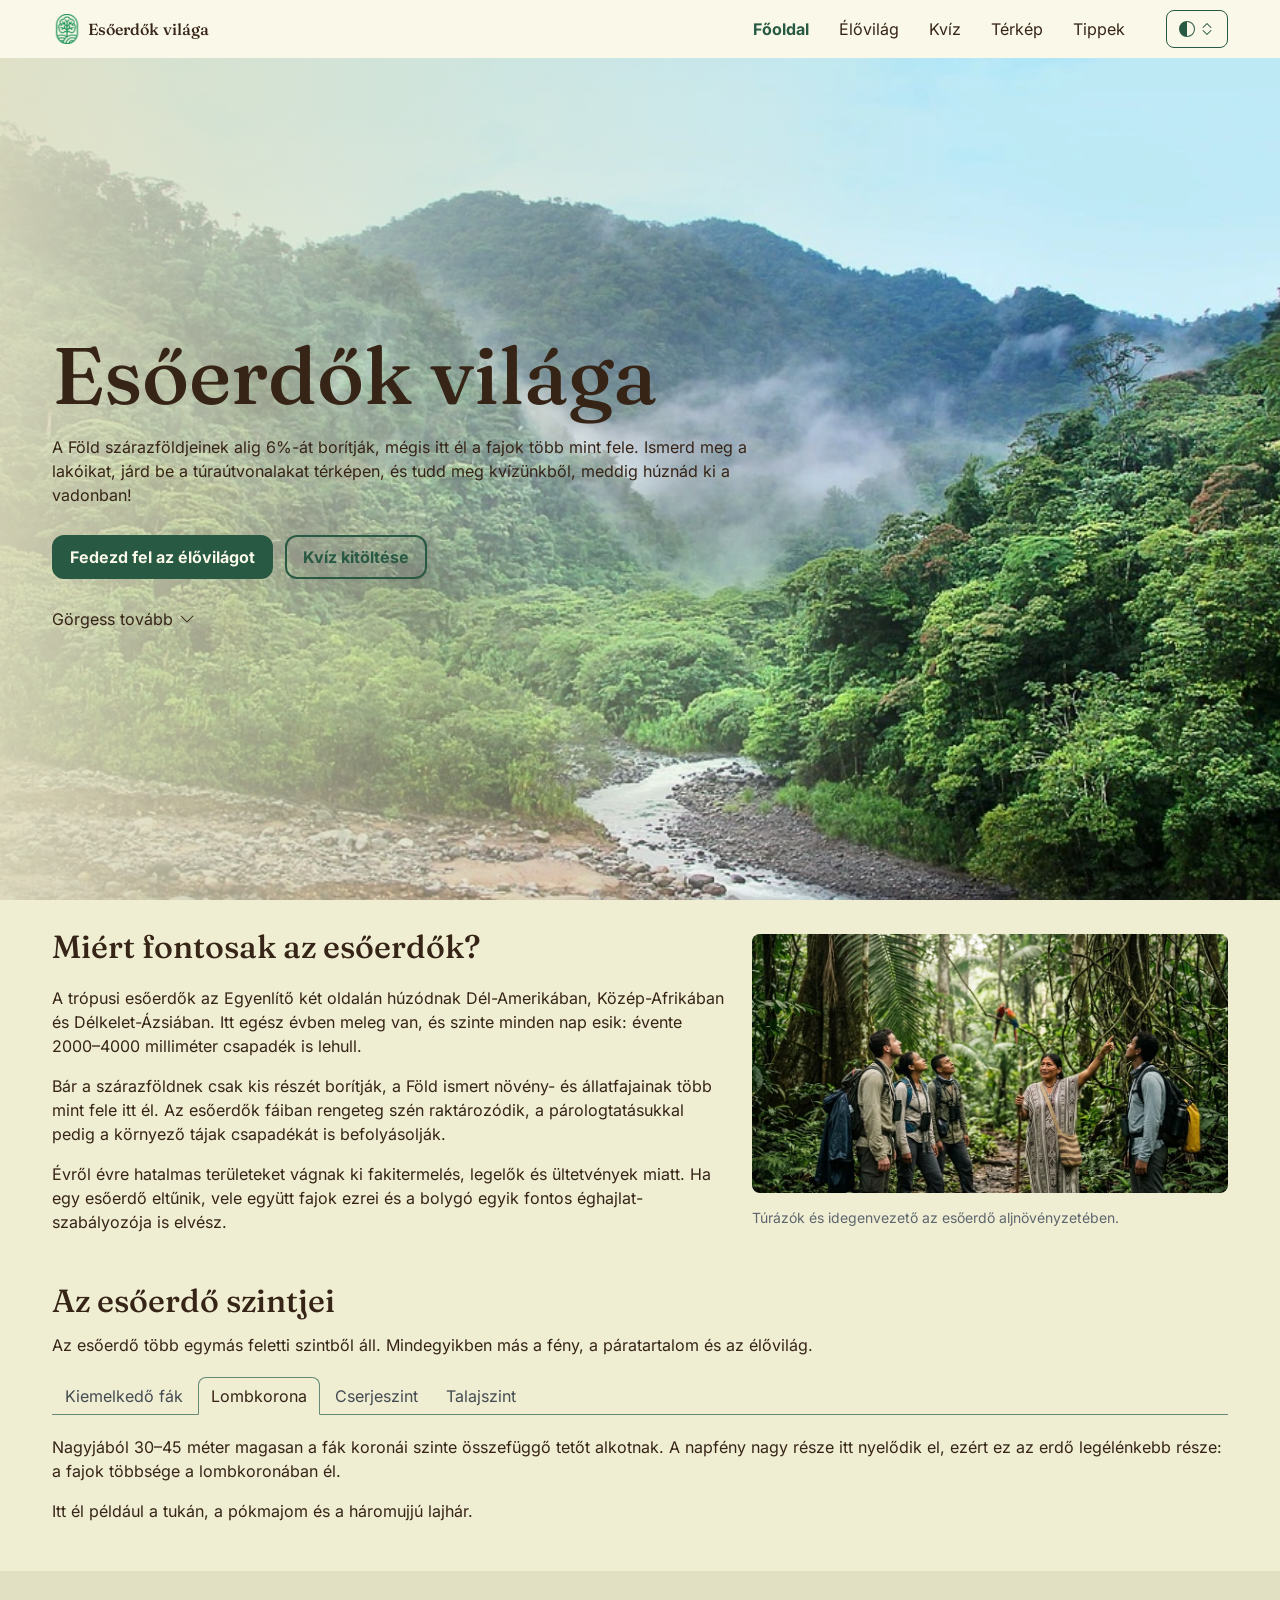
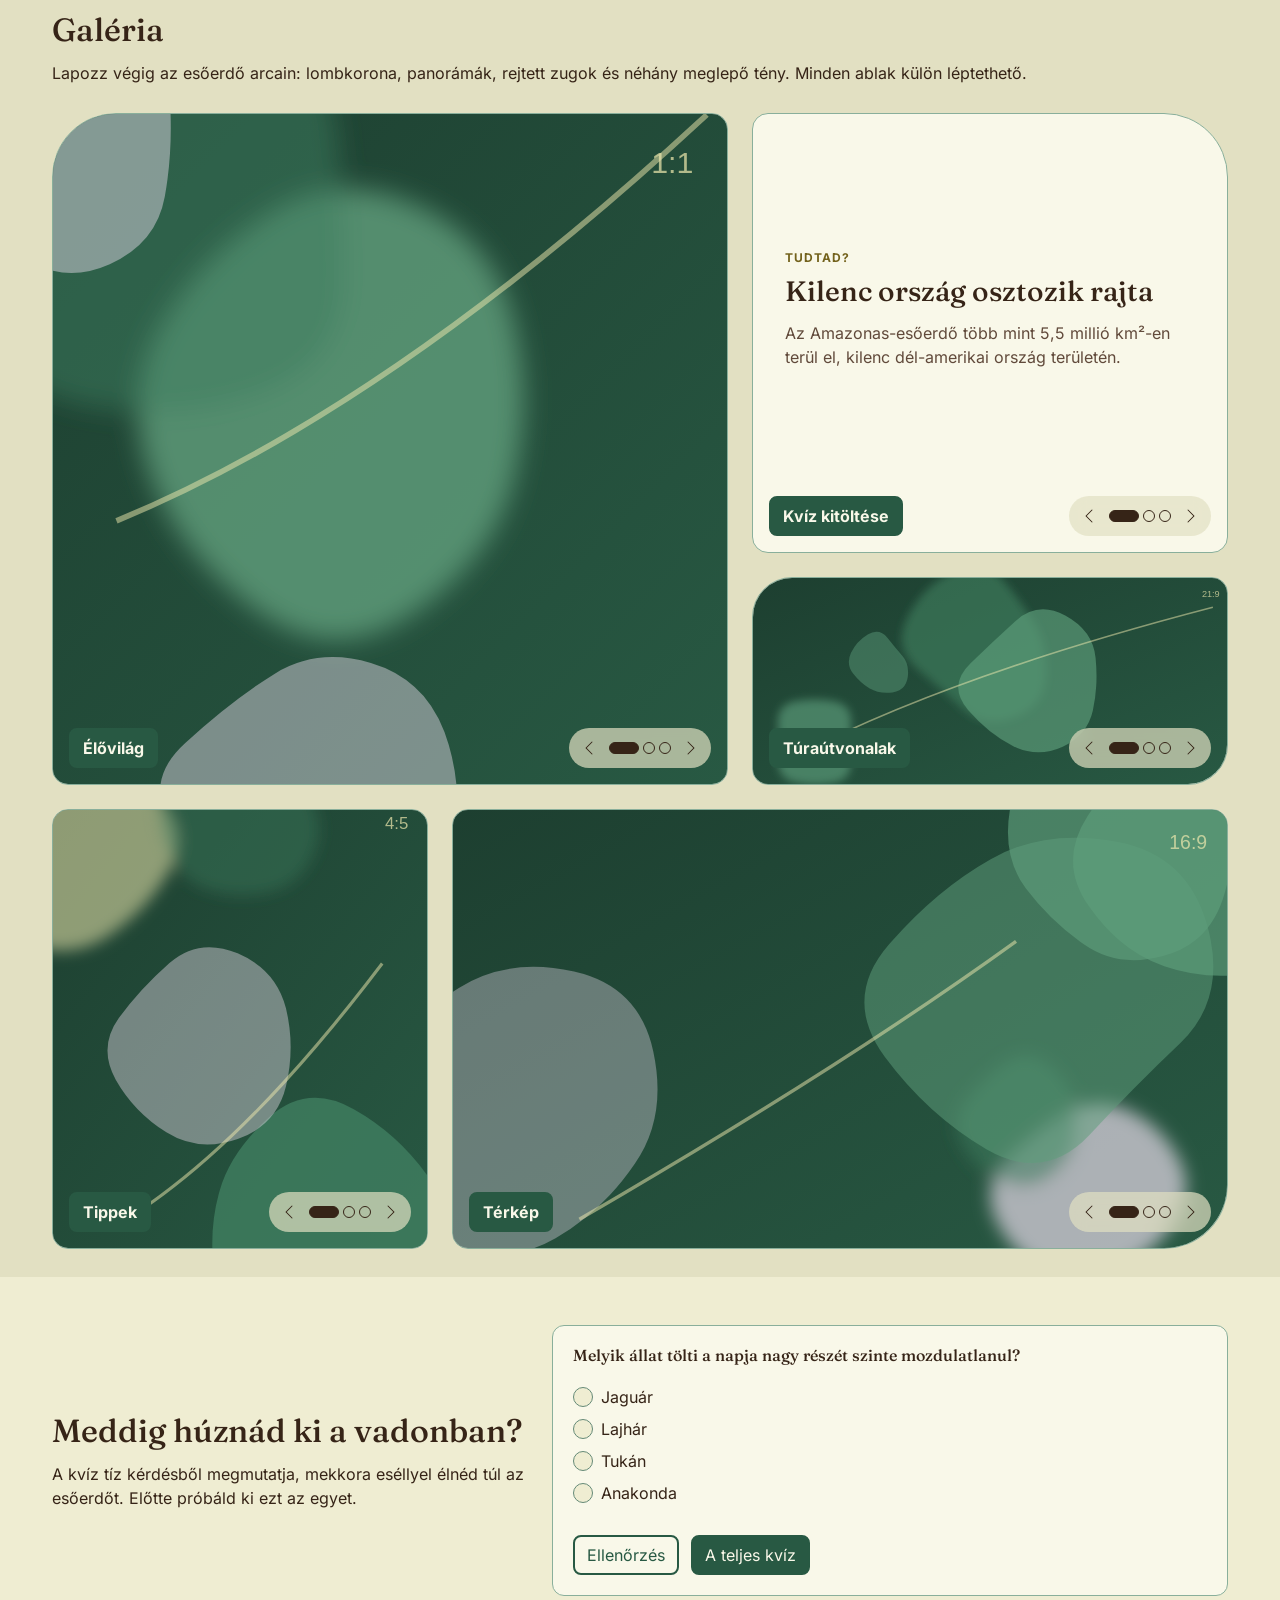
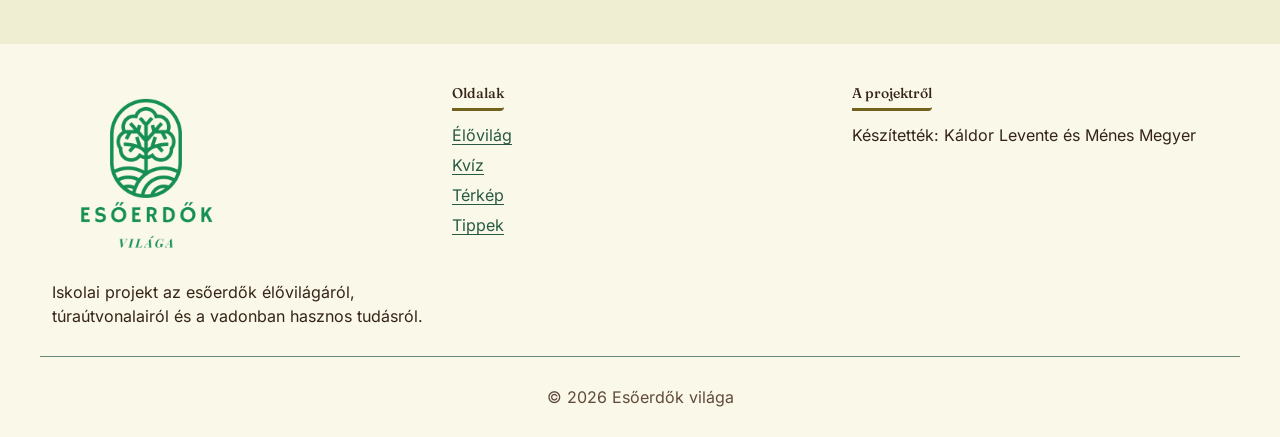
==== index.html @ d0e0c835 "feat: sima görgetés, beúszó vissza gomb" ====
<!doctype html>
<html lang="hu">

<head>
  <meta charset="UTF-8" />
  <meta name="viewport" content="width=device-width, initial-scale=1.0" />
  <meta name="description"
    content="Ismerd meg az esőerdők élővilágát és szintjeit, járd be a túraútvonalakat, és töltsd ki a túlélő kvízt." />
  <link rel="icon" href="assets/brand/icon-logo.webp" type="image/webp" />
  <link rel="stylesheet" href="css/bootstrap.min.css" />
  <link rel="stylesheet" href="css/style.css" />
  <title>Esőerdők világa</title>
</head>

<body>
  <script>
    try {
      const saved = localStorage.getItem("theme")
      if (saved === "light" || (saved !== "dark" && matchMedia("(prefers-color-scheme: light)").matches)) {
        document.body.classList.add("light")
      }
    } catch {}
  </script>
  <a class="visually-hidden-focusable" href="#main">Ugrás a tartalomra</a>
  <header class="sticky-top" id="siteHeader">
    <nav class="navbar md:navbar-expand bg-1" id="pageTop">
      <div class="container">
        <a class="navbar-brand d-flex align-items-center gap-2" href="index.html">
          <img src="assets/brand/icon-dark.webp" alt="" width="30" height="30" />
          Esőerdők világa
        </a>
        <button class="btn-icon navbar-toggler" type="button" data-bs-toggle="drawer" data-bs-target="#navbarDrawer"
          aria-controls="navbarDrawer" aria-expanded="false" aria-label="Menü megnyitása">
          <span class="navbar-toggler-icon" aria-hidden="true"></span>
        </button>
        <dialog class="drawer drawer-end" tabindex="-1" id="navbarDrawer" aria-labelledby="navbarDrawerLabel">
          <div class="drawer-header">
            <h5 class="drawer-title" id="navbarDrawerLabel">Menü</h5>
            <button type="button" class="btn-close" data-bs-dismiss="drawer" aria-label="Bezárás"></button>
          </div>
          <div class="drawer-body mb-2 md:mb-0">
            <ul class="nav navbar-nav ms-auto me-4">
              <li class="nav-item">
                <a class="nav-link active" aria-current="page" href="index.html">Főoldal</a>
              </li>
              <li class="nav-item">
                <a class="nav-link" href="pages/elovilag.html">Élővilág</a>
              </li>
              <li class="nav-item">
                <a class="nav-link" href="pages/kviz.html">Kvíz</a>
              </li>
              <li class="nav-item">
                <a class="nav-link" href="pages/terkep.html">Térkép</a>
              </li>
              <li class="nav-item">
                <a class="nav-link" href="pages/tippek.html">Tippek</a>
              </li>
            </ul>

            <div class="theme-switcher">
              <button type="button" class="btn-outline theme-switcher-toggle" id="themeToggle" data-bs-toggle="menu"
                data-bs-placement="bottom-end" aria-expanded="false" aria-label="Téma választása">
                <span class="theme-switcher-icon" id="themeToggleIcon"><svg class="bi bi-circle-half" width="16"
                    height="16" fill="currentColor" viewBox="0 0 16 16" aria-hidden="true">
                    <path d="M8 15A7 7 0 1 0 8 1zm0 1A8 8 0 1 1 8 0a8 8 0 0 1 0 16" />
                  </svg></span>
                <svg class="bi bi-chevron-expand" width="16" height="16" fill="currentColor" viewBox="0 0 16 16"
                  aria-hidden="true">
                  <path
                    d="M3.646 9.146a.5.5 0 0 1 .708 0L8 12.793l3.646-3.647a.5.5 0 0 1 .708.708l-4 4a.5.5 0 0 1-.708 0l-4-4a.5.5 0 0 1 0-.708m0-2.292a.5.5 0 0 0 .708 0L8 3.207l3.646 3.647a.5.5 0 0 0 .708-.708l-4-4a.5.5 0 0 0-.708 0l-4 4a.5.5 0 0 0 0 .708" />
                </svg>
              </button>
              <div class="menu" aria-labelledby="themeToggle">
                <button class="menu-item" type="button" data-theme-value="light" aria-pressed="false">
                  <svg class="bi menu-item-icon bi-brightness-high-fill" width="16" height="16" fill="currentColor"
                    viewBox="0 0 16 16" aria-hidden="true">
                    <path
                      d="M12 8a4 4 0 1 1-8 0 4 4 0 0 1 8 0M8 0a.5.5 0 0 1 .5.5v2a.5.5 0 0 1-1 0v-2A.5.5 0 0 1 8 0m0 13a.5.5 0 0 1 .5.5v2a.5.5 0 0 1-1 0v-2A.5.5 0 0 1 8 13m8-5a.5.5 0 0 1-.5.5h-2a.5.5 0 0 1 0-1h2a.5.5 0 0 1 .5.5M3 8a.5.5 0 0 1-.5.5h-2a.5.5 0 0 1 0-1h2A.5.5 0 0 1 3 8m10.657-5.657a.5.5 0 0 1 0 .707l-1.414 1.415a.5.5 0 1 1-.707-.708l1.414-1.414a.5.5 0 0 1 .707 0m-9.193 9.193a.5.5 0 0 1 0 .707L3.05 13.657a.5.5 0 0 1-.707-.707l1.414-1.414a.5.5 0 0 1 .707 0m9.193 2.121a.5.5 0 0 1-.707 0l-1.414-1.414a.5.5 0 0 1 .707-.707l1.414 1.414a.5.5 0 0 1 0 .707M4.464 4.465a.5.5 0 0 1-.707 0L2.343 3.05a.5.5 0 1 1 .707-.707l1.414 1.414a.5.5 0 0 1 0 .708" />
                  </svg>
                  <span class="menu-item-content">Világos</span>
                  <svg class="bi menu-item-check bi-check2" width="16" height="16" fill="currentColor"
                    viewBox="0 0 16 16" aria-hidden="true">
                    <path
                      d="M13.854 3.646a.5.5 0 0 1 0 .708l-7 7a.5.5 0 0 1-.708 0l-3.5-3.5a.5.5 0 1 1 .708-.708L6.5 10.293l6.646-6.647a.5.5 0 0 1 .708 0" />
                  </svg>
                </button>
                <button class="menu-item" type="button" data-theme-value="dark" aria-pressed="false">
                  <svg class="bi menu-item-icon bi-moon-fill" width="16" height="16" fill="currentColor"
                    viewBox="0 0 16 16" aria-hidden="true">
                    <path
                      d="M6 .278a.77.77 0 0 1 .08.858 7.2 7.2 0 0 0-.878 3.46c0 4.021 3.278 7.277 7.318 7.277q.792-.001 1.533-.16a.79.79 0 0 1 .81.316.73.73 0 0 1-.031.893A8.35 8.35 0 0 1 8.344 16C3.734 16 0 12.286 0 7.71 0 4.266 2.114 1.312 5.124.06A.75.75 0 0 1 6 .278" />
                  </svg>
                  <span class="menu-item-content">Sötét</span>
                  <svg class="bi menu-item-check bi-check2" width="16" height="16" fill="currentColor"
                    viewBox="0 0 16 16" aria-hidden="true">
                    <path
                      d="M13.854 3.646a.5.5 0 0 1 0 .708l-7 7a.5.5 0 0 1-.708 0l-3.5-3.5a.5.5 0 1 1 .708-.708L6.5 10.293l6.646-6.647a.5.5 0 0 1 .708 0" />
                  </svg>
                </button>
                <button class="menu-item" type="button" data-theme-value="auto" aria-pressed="false">
                  <svg class="bi menu-item-icon bi-circle-half" width="16" height="16" fill="currentColor"
                    viewBox="0 0 16 16" aria-hidden="true">
                    <path d="M8 15A7 7 0 1 0 8 1zm0 1A8 8 0 1 1 8 0a8 8 0 0 1 0 16" />
                  </svg>
                  <span class="menu-item-content">Automatikus</span>
                  <svg class="bi menu-item-check bi-check2" width="16" height="16" fill="currentColor"
                    viewBox="0 0 16 16" aria-hidden="true">
                    <path
                      d="M13.854 3.646a.5.5 0 0 1 0 .708l-7 7a.5.5 0 0 1-.708 0l-3.5-3.5a.5.5 0 1 1 .708-.708L6.5 10.293l6.646-6.647a.5.5 0 0 1 .708 0" />
                  </svg>
                </button>
              </div>
            </div>
          </div>
        </dialog>
      </div>
    </nav>
  </header>

  <main id="main">
    <div class="hero d-flex flex-column justify-content-center">
      <div class="container">
        <div class="hero-container">
          <div class="hero-title mb-4">
            <h1>Esőerdők világa</h1>
          </div>
          <div class="hero-hook-text mb-8">
            A Föld szárazföldjeinek alig 6%-át borítják, mégis itt él a fajok
            több mint fele. Ismerd meg a lakóikat, járd be a túraútvonalakat
            térképen, és tudd meg kvízünkből, meddig húznád ki a vadonban!
          </div>
          <div class="hero-buttons d-flex flex-wrap gap-4 mb-8">
            <a href="pages/elovilag.html" class="btn-solid btn-lg">Fedezd fel az élővilágot</a>
            <a href="pages/kviz.html" class="btn-outline btn-lg">Kvíz kitöltése</a>
          </div>
          <a href="#bevezetes" class="icon-link hero-scroll">
            Görgess tovább
            <svg class="bi" width="16" height="16" fill="currentColor" viewBox="0 0 16 16" aria-hidden="true">
              <path fill-rule="evenodd"
                d="M1.646 4.646a.5.5 0 0 1 .708 0L8 10.293l5.646-5.647a.5.5 0 0 1 .708.708l-6 6a.5.5 0 0 1-.708 0l-6-6a.5.5 0 0 1 0-.708" />
            </svg>
          </a>
        </div>
      </div>
    </div>

    <section class="container mt-8 mb-12" id="bevezetes" aria-labelledby="bevezetesTitle">
      <div class="row gy-8 align-items-center">
        <div class="col-12 lg:col-7">
          <h2 class="mb-6" id="bevezetesTitle">Miért fontosak az esőerdők?</h2>
          <p>
            A trópusi esőerdők az Egyenlítő két oldalán húzódnak Dél-Amerikában, Közép-Afrikában és
            Délkelet-Ázsiában. Itt egész évben meleg van, és szinte minden nap esik: évente 2000–4000
            milliméter csapadék is lehull.
          </p>
          <p>
            Bár a szárazföldnek csak kis részét borítják, a Föld ismert növény- és állatfajainak több mint
            fele itt él. Az esőerdők fáiban rengeteg szén raktározódik, a párologtatásukkal pedig a
            környező tájak csapadékát is befolyásolják.
          </p>
          <p class="mb-0">
            Évről évre hatalmas területeket vágnak ki fakitermelés, legelők és ültetvények miatt. Ha egy
            esőerdő eltűnik, vele együtt fajok ezrei és a bolygó egyik fontos éghajlat-szabályozója is elvész.
          </p>
        </div>
        <div class="col-12 lg:col-5">
          <figure class="figure mb-0">
            <img src="assets/img/bevezetes.webp" class="img-fluid rounded-5" width="1000" height="545"
              alt="Idegenvezető a lombkorona felé mutat, ahol két ara papagáj ül, mellette túrázók figyelnek"
              loading="lazy" />
            <figcaption class="figure-caption mt-2">Túrázók és idegenvezető az esőerdő aljnövényzetében.</figcaption>
          </figure>
        </div>
      </div>
    </section>

    <section class="container mb-12" aria-labelledby="szintekTitle">
      <h2 class="mb-4" id="szintekTitle">Az esőerdő szintjei</h2>
      <p class="mb-6">
        Az esőerdő több egymás feletti szintből áll. Mindegyikben más a fény, a páratartalom és az élővilág.
      </p>
      <ul class="nav nav-tabs flex-nowrap overflow-x-auto text-nowrap" role="tablist">
        <li class="nav-item" role="presentation">
          <button class="nav-link" id="szint-kiemelkedo-tab" type="button" role="tab" data-bs-toggle="tab"
            data-bs-target="#szint-kiemelkedo" aria-controls="szint-kiemelkedo" aria-selected="false">
            Kiemelkedő fák
          </button>
        </li>
        <li class="nav-item" role="presentation">
          <button class="nav-link active" id="szint-lombkorona-tab" type="button" role="tab" data-bs-toggle="tab"
            data-bs-target="#szint-lombkorona" aria-controls="szint-lombkorona" aria-selected="true">
            Lombkorona
          </button>
        </li>
        <li class="nav-item" role="presentation">
          <button class="nav-link" id="szint-cserje-tab" type="button" role="tab" data-bs-toggle="tab"
            data-bs-target="#szint-cserje" aria-controls="szint-cserje" aria-selected="false">
            Cserjeszint
          </button>
        </li>
        <li class="nav-item" role="presentation">
          <button class="nav-link" id="szint-talaj-tab" type="button" role="tab" data-bs-toggle="tab"
            data-bs-target="#szint-talaj" aria-controls="szint-talaj" aria-selected="false">
            Talajszint
          </button>
        </li>
      </ul>
      <div class="tab-content pt-6">
        <div class="tab-pane tab-pane-instant" id="szint-kiemelkedo" role="tabpanel"
          aria-labelledby="szint-kiemelkedo-tab" tabindex="0">
          <p>
            Egy-egy óriásfa 50–60 méter magasra is megnő, és kilóg a lombkorona tetejéből. Itt éri a legtöbb
            napfény és szél, a levegő is szárazabb, mint lejjebb.
          </p>
          <p class="mb-0">Itt él például a hárpia, amely a lombok közül kapja el a majmokat és a lajhárokat.</p>
        </div>
        <div class="tab-pane tab-pane-instant active" id="szint-lombkorona" role="tabpanel"
          aria-labelledby="szint-lombkorona-tab" tabindex="0">
          <p>
            Nagyjából 30–45 méter magasan a fák koronái szinte összefüggő tetőt alkotnak. A napfény nagy része
            itt nyelődik el, ezért ez az erdő legélénkebb része: a fajok többsége a lombkoronában él.
          </p>
          <p class="mb-0">Itt él például a tukán, a pókmajom és a háromujjú lajhár.</p>
        </div>
        <div class="tab-pane tab-pane-instant" id="szint-cserje" role="tabpanel" aria-labelledby="szint-cserje-tab"
          tabindex="0">
          <p>
            A lombkorona alatt félhomály van, ide a napfénynek csak néhány százaléka jut le. A növények nagy
            levelekkel próbálnak minél több fényt elkapni, a fiatal fák pedig évekig várnak egy résre.
          </p>
          <p class="mb-0">Itt él például a jaguár, a levelibékák és a boák.</p>
        </div>
        <div class="tab-pane tab-pane-instant" id="szint-talaj" role="tabpanel" aria-labelledby="szint-talaj-tab"
          tabindex="0">
          <p>
            Az erdő alja sötét és nedves. A lehulló levelek a meleg miatt néhány hét alatt lebomlanak, ebben
            gombák, termeszek és rengeteg rovar segít, ezért a talaj meglepően vékony.
          </p>
          <p class="mb-0">Itt él például a tapír, az óriás hangyász és a levélvágó hangyák.</p>
        </div>
      </div>
    </section>

    <div class="bg-dark pt-8">
      <section class="container" aria-labelledby="galleryTitle">
        <div class="mb-8">
          <h2 class="my-4" id="galleryTitle">Galéria</h2>
          <p>
            Lapozz végig az esőerdő arcain: lombkorona, panorámák, rejtett
            zugok és néhány meglepő tény. Minden ablak külön léptethető.
          </p>
        </div>
        <div class="gallery pb-8">
          <div class="grid">
            <div class="g-col-12 md:g-col-7 gallery-tile gallery-tile-a">
              <div id="galleryA" class="carousel" aria-roledescription="carousel" aria-label="Lombkorona képek">
                <div class="carousel-inner">
                  <div class="carousel-item active">
                    <img src="assets/img/gallery/square-1.svg" alt="Absztrakt lombkorona, zöld foltokkal"
                      loading="lazy" />
                  </div>
                  <div class="carousel-item">
                    <img src="assets/img/gallery/square-2.svg" alt="Absztrakt erdei talaj, barna és zöld formákkal"
                      loading="lazy" />
                  </div>
                  <div class="carousel-item">
                    <img src="assets/img/gallery/square-3.svg" alt="Absztrakt napfény a fák között" loading="lazy" />
                  </div>
                </div>
                <div class="gallery-controls">
                  <button type="button" class="gallery-control" data-bs-target="#galleryA" data-bs-slide="prev"
                    aria-label="Előző">
                    <span class="carousel-icon-prev" aria-hidden="true"></span>
                  </button>
                  <div class="carousel-indicators">
                    <button type="button" data-bs-target="#galleryA" data-bs-slide-to="0" class="active"
                      aria-current="true" aria-label="1. dia"></button>
                    <button type="button" data-bs-target="#galleryA" data-bs-slide-to="1" aria-label="2. dia"></button>
                    <button type="button" data-bs-target="#galleryA" data-bs-slide-to="2" aria-label="3. dia"></button>
                  </div>
                  <button type="button" class="gallery-control" data-bs-target="#galleryA" data-bs-slide="next"
                    aria-label="Következő">
                    <span class="carousel-icon-next" aria-hidden="true"></span>
                  </button>
                </div>
              </div>
              <a href="pages/elovilag.html" class="btn-solid gallery-tile-action hover-lift">Élővilág</a>
            </div>
            <div class="g-col-12 md:g-col-5 gallery-tile gallery-tile-b">
              <div id="galleryB" class="carousel slide" aria-roledescription="carousel"
                aria-label="Érdekességek az esőerdőkről">
                <div class="carousel-inner">
                  <div class="carousel-item active">
                    <div class="gallery-fact">
                      <span class="gallery-fact-eyebrow">Tudtad?</span>
                      <h3 class="gallery-fact-title">
                        Kilenc ország osztozik rajta
                      </h3>
                      <p class="gallery-fact-text">
                        Az Amazonas-esőerdő több mint 5,5 millió km²-en terül
                        el, kilenc dél-amerikai ország területén.
                      </p>
                    </div>
                  </div>
                  <div class="carousel-item">
                    <div class="gallery-fact">
                      <span class="gallery-fact-eyebrow">Tudtad?</span>
                      <h3 class="gallery-fact-title">
                        Szinte minden nap esik
                      </h3>
                      <p class="gallery-fact-text">
                        Egy trópusi esőerdőben évente akár 2000–4000 mm
                        csapadék is hullhat, ez Magyarország átlagának
                        többszöröse.
                      </p>
                    </div>
                  </div>
                  <div class="carousel-item">
                    <div class="gallery-fact">
                      <span class="gallery-fact-eyebrow">Tudtad?</span>
                      <h3 class="gallery-fact-title">Élő patika</h3>
                      <p class="gallery-fact-text">
                        Számos ma használt gyógyszer hatóanyaga esőerdei
                        növényekből származik, és a legtöbb fajt még nem is
                        vizsgálták.
                      </p>
                    </div>
                  </div>
                </div>
                <div class="gallery-controls">
                  <button type="button" class="gallery-control" data-bs-target="#galleryB" data-bs-slide="prev"
                    aria-label="Előző">
                    <span class="carousel-icon-prev" aria-hidden="true"></span>
                  </button>
                  <div class="carousel-indicators">
                    <button type="button" data-bs-target="#galleryB" data-bs-slide-to="0" class="active"
                      aria-current="true" aria-label="1. dia"></button>
                    <button type="button" data-bs-target="#galleryB" data-bs-slide-to="1" aria-label="2. dia"></button>
                    <button type="button" data-bs-target="#galleryB" data-bs-slide-to="2" aria-label="3. dia"></button>
                  </div>
                  <button type="button" class="gallery-control" data-bs-target="#galleryB" data-bs-slide="next"
                    aria-label="Következő">
                    <span class="carousel-icon-next" aria-hidden="true"></span>
                  </button>
                </div>
              </div>
              <a href="pages/kviz.html" class="btn-solid gallery-tile-action hover-lift">Kvíz kitöltése</a>
            </div>
            <div class="g-col-12 md:g-col-5 gallery-tile gallery-tile-c">
              <div id="galleryC" class="carousel" aria-roledescription="carousel" aria-label="Panorámaképek">
                <div class="carousel-inner">
                  <div class="carousel-item active">
                    <img src="assets/img/gallery/wide-1.svg" alt="Absztrakt folyóvölgy panoráma" loading="lazy" />
                  </div>
                  <div class="carousel-item">
                    <img src="assets/img/gallery/wide-2.svg" alt="Absztrakt hegyvonulat panoráma" loading="lazy" />
                  </div>
                  <div class="carousel-item">
                    <img src="assets/img/gallery/wide-3.svg" alt="Absztrakt ködös erdő panoráma" loading="lazy" />
                  </div>
                </div>
                <div class="gallery-controls">
                  <button type="button" class="gallery-control" data-bs-target="#galleryC" data-bs-slide="prev"
                    aria-label="Előző">
                    <span class="carousel-icon-prev" aria-hidden="true"></span>
                  </button>
                  <div class="carousel-indicators">
                    <button type="button" data-bs-target="#galleryC" data-bs-slide-to="0" class="active"
                      aria-current="true" aria-label="1. dia"></button>
                    <button type="button" data-bs-target="#galleryC" data-bs-slide-to="1" aria-label="2. dia"></button>
                    <button type="button" data-bs-target="#galleryC" data-bs-slide-to="2" aria-label="3. dia"></button>
                  </div>
                  <button type="button" class="gallery-control" data-bs-target="#galleryC" data-bs-slide="next"
                    aria-label="Következő">
                    <span class="carousel-icon-next" aria-hidden="true"></span>
                  </button>
                </div>
              </div>
              <a href="pages/terkep.html" class="btn-solid gallery-tile-action hover-lift">Túraútvonalak</a>
            </div>
            <div class="g-col-12 md:g-col-4 gallery-tile gallery-tile-d">
              <div id="galleryD" class="carousel" aria-roledescription="carousel" aria-label="Álló képek">
                <div class="carousel-inner">
                  <div class="carousel-item active">
                    <img src="assets/img/gallery/portrait-1.svg" alt="Absztrakt magas fatörzs" loading="lazy" />
                  </div>
                  <div class="carousel-item">
                    <img src="assets/img/gallery/portrait-2.svg" alt="Absztrakt vízesés" loading="lazy" />
                  </div>
                  <div class="carousel-item">
                    <img src="assets/img/gallery/portrait-3.svg" alt="Absztrakt liánok" loading="lazy" />
                  </div>
                </div>
                <div class="gallery-controls">
                  <button type="button" class="gallery-control" data-bs-target="#galleryD" data-bs-slide="prev"
                    aria-label="Előző">
                    <span class="carousel-icon-prev" aria-hidden="true"></span>
                  </button>
                  <div class="carousel-indicators">
                    <button type="button" data-bs-target="#galleryD" data-bs-slide-to="0" class="active"
                      aria-current="true" aria-label="1. dia"></button>
                    <button type="button" data-bs-target="#galleryD" data-bs-slide-to="1" aria-label="2. dia"></button>
                    <button type="button" data-bs-target="#galleryD" data-bs-slide-to="2" aria-label="3. dia"></button>
                  </div>
                  <button type="button" class="gallery-control" data-bs-target="#galleryD" data-bs-slide="next"
                    aria-label="Következő">
                    <span class="carousel-icon-next" aria-hidden="true"></span>
                  </button>
                </div>
              </div>
              <a href="pages/tippek.html" class="btn-solid gallery-tile-action hover-lift">Tippek</a>
            </div>
            <div class="g-col-12 md:g-col-8 gallery-tile gallery-tile-e">
              <div id="galleryE" class="carousel" aria-roledescription="carousel" aria-label="Fekvő képek">
                <div class="carousel-inner">
                  <div class="carousel-item active">
                    <img src="assets/img/gallery/landscape-1.svg" alt="Absztrakt esőerdő tájkép" loading="lazy" />
                  </div>
                  <div class="carousel-item">
                    <img src="assets/img/gallery/landscape-2.svg" alt="Absztrakt folyópart" loading="lazy" />
                  </div>
                  <div class="carousel-item">
                    <img src="assets/img/gallery/landscape-3.svg" alt="Absztrakt tisztás" loading="lazy" />
                  </div>
                </div>
                <div class="gallery-controls">
                  <button type="button" class="gallery-control" data-bs-target="#galleryE" data-bs-slide="prev"
                    aria-label="Előző">
                    <span class="carousel-icon-prev" aria-hidden="true"></span>
                  </button>
                  <div class="carousel-indicators">
                    <button type="button" data-bs-target="#galleryE" data-bs-slide-to="0" class="active"
                      aria-current="true" aria-label="1. dia"></button>
                    <button type="button" data-bs-target="#galleryE" data-bs-slide-to="1" aria-label="2. dia"></button>
                    <button type="button" data-bs-target="#galleryE" data-bs-slide-to="2" aria-label="3. dia"></button>
                  </div>
                  <button type="button" class="gallery-control" data-bs-target="#galleryE" data-bs-slide="next"
                    aria-label="Következő">
                    <span class="carousel-icon-next" aria-hidden="true"></span>
                  </button>
                </div>
              </div>
              <a href="pages/terkep.html" class="btn-solid gallery-tile-action hover-lift">Térkép</a>
            </div>
          </div>
        </div>
      </section>
    </div>

    <section class="container my-12" aria-labelledby="probaTitle">
      <div class="row gy-8 align-items-center">
        <div class="col-12 lg:col-5">
          <h2 class="mb-4" id="probaTitle">Meddig húznád ki a vadonban?</h2>
          <p class="mb-0">
            A kvíz tíz kérdésből megmutatja, mekkora eséllyel élnéd túl az esőerdőt. Előtte próbáld ki ezt az egyet.
          </p>
        </div>
        <div class="col-12 lg:col-7">
          <form class="card" id="probaKerdes">
            <div class="card-body">
              <fieldset class="vstack gap-3 mb-6">
                <legend class="h5 mb-4">Melyik állat tölti a napja nagy részét szinte mozdulatlanul?</legend>
                <div class="form-field">
                  <input class="radio" type="radio" name="proba" id="proba-a" value="jaguar" required />
                  <label for="proba-a">Jaguár</label>
                </div>
                <div class="form-field">
                  <input class="radio" type="radio" name="proba" id="proba-b" value="lajhar" />
                  <label for="proba-b">Lajhár</label>
                </div>
                <div class="form-field">
                  <input class="radio" type="radio" name="proba" id="proba-c" value="tukan" />
                  <label for="proba-c">Tukán</label>
                </div>
                <div class="form-field">
                  <input class="radio" type="radio" name="proba" id="proba-d" value="anakonda" />
                  <label for="proba-d">Anakonda</label>
                </div>
              </fieldset>
              <div class="alert theme-success mb-6" id="probaHelyes" role="status" hidden>
                <p><strong>Helyes!</strong> A lajhár olyan lassan mozog, hogy a bundájában algák nőnek, ezért
                  zöldes színű.</p>
              </div>
              <div class="alert theme-danger mb-6" id="probaHibas" role="status" hidden>
                <p><strong>Nem talált.</strong> A lajhár a helyes válasz: olyan lassan mozog, hogy a bundájában
                  algák nőnek.</p>
              </div>
              <div class="d-flex flex-wrap gap-4">
                <button type="submit" class="btn-outline">Ellenőrzés</button>
                <a href="pages/kviz.html" class="btn-solid">A teljes kvíz</a>
              </div>
            </div>
          </form>
        </div>
      </div>
    </section>
  </main>
  <footer>
    <div class="bg-light pt-10">
      <div class="container mb-8">
        <div class="row gy-8">
          <div class="col-12 md:col-6 lg:col-4">
            <a class="footer-brand d-inline-block mb-4" href="index.html">
              <img src="assets/brand/brand-logo.webp" alt="Esőerdők világa" class="w-50 rounded-5" />
            </a>
            <p class="mb-0">
              Iskolai projekt az esőerdők élővilágáról, túraútvonalairól és a vadonban hasznos tudásról.
            </p>
          </div>
          <div class="col-12 md:col-6 lg:col-4">
            <h2 class="footer-title h6 pb-2 mb-4">Oldalak</h2>
            <ul class="list-unstyled vstack gap-2 mb-0">
              <li><a href="pages/elovilag.html">Élővilág</a></li>
              <li><a href="pages/kviz.html">Kvíz</a></li>
              <li><a href="pages/terkep.html">Térkép</a></li>
              <li><a href="pages/tippek.html">Tippek</a></li>
            </ul>
          </div>
          <div class="col-12 md:col-6 lg:col-4">
            <h2 class="footer-title h6 pb-2 mb-4">A projektről</h2>
            <p class="mb-2">Készítették: Káldor Levente és Ménes Megyer</p>
          </div>
        </div>
      </div>
      <div class="container copyright-footer pt-8 pb-4">
        <p class="text-center">&copy; 2026 Esőerdők világa</p>
      </div>
    </div>
  </footer>

  <a href="#top" class="btn-solid btn-icon hover-lift position-fixed bottom-0 end-0 m-6 z-3 is-hidden" id="backToTop"
    aria-label="Vissza a tetejére">
    <svg class="bi" width="16" height="16" fill="currentColor" viewBox="0 0 16 16" aria-hidden="true">
      <path fill-rule="evenodd"
        d="M7.646 4.646a.5.5 0 0 1 .708 0l6 6a.5.5 0 0 1-.708.708L8 5.707l-5.646 5.647a.5.5 0 0 1-.708-.708z" />
    </svg>
  </a>

  <script src="js/bootstrap.bundle.min.js"></script>
  <script src="js/script.js"></script>
</body>

</html>
---- css/style.css ----
@font-face {
    font-family: "Inter";
    font-style: normal;
    font-weight: 100 900;
    font-display: swap;
    src: url("../fonts/inter-latin.woff2") format("woff2");
    unicode-range: U+0000-00FF, U+0131, U+0152-0153, U+02BB-02BC, U+02C6, U+02DA, U+02DC, U+0304, U+0308, U+0329, U+2000-206F, U+20AC, U+2122, U+2191, U+2193, U+2212, U+2215, U+FEFF, U+FFFD;
}

@font-face {
    font-family: "Inter";
    font-style: normal;
    font-weight: 100 900;
    font-display: swap;
    src: url("../fonts/inter-latin-ext.woff2") format("woff2");
    unicode-range: U+0100-02BA, U+02BD-02C5, U+02C7-02CC, U+02CE-02D7, U+02DD-02FF, U+0304, U+0308, U+0329, U+1D00-1DBF, U+1E00-1E9F, U+1EF2-1EFF, U+2020, U+20A0-20AB, U+20AD-20C0, U+2113, U+2C60-2C7F, U+A720-A7FF;
}

@font-face {
    font-family: "Fraunces";
    font-style: normal;
    font-weight: 100 900;
    font-display: swap;
    src: url("../fonts/fraunces-latin.woff2") format("woff2");
    unicode-range: U+0000-00FF, U+0131, U+0152-0153, U+02BB-02BC, U+02C6, U+02DA, U+02DC, U+0304, U+0308, U+0329, U+2000-206F, U+20AC, U+2122, U+2191, U+2193, U+2212, U+2215, U+FEFF, U+FFFD;
}

@font-face {
    font-family: "Fraunces";
    font-style: normal;
    font-weight: 100 900;
    font-display: swap;
    src: url("../fonts/fraunces-latin-ext.woff2") format("woff2");
    unicode-range: U+0100-02BA, U+02BD-02C5, U+02C7-02CC, U+02CE-02D7, U+02DD-02FF, U+0304, U+0308, U+0329, U+1D00-1DBF, U+1E00-1E9F, U+1EF2-1EFF, U+2020, U+20A0-20AB, U+20AD-20C0, U+2113, U+2C60-2C7F, U+A720-A7FF;
}

:root {
    /* --- Betűtípusok ---
       Fraunces (serif): címek h1-h6, hero cím, navbar márkanév -> karakter, "természetes" hangulat
       Inter (sans): minden más -> törzsszöveg, gombok, input, táblázat, accordion, kvíz, footer
       A Bootstrap ezeket a változókat olvassa, így minden komponens automatikusan átveszi. */
    --font-heading: "Fraunces", Georgia, "Times New Roman", serif;
    --font-body: "Inter", system-ui, -apple-system, "Segoe UI", Roboto, Arial, sans-serif;
    --bs-heading-font-family: var(--font-heading);
    --bs-body-font-family: var(--font-body);

    /* Bootstrap 6 :root-on scrollbar-gutter: stable-t állít -> üres sáv jobb oldalt */
    scrollbar-gutter: auto;

    /* dark: zöld alapú háttér, a megadott színek pontosan szerepelnek */

    /* --- Háttér és felületek (spec 3.3) ---
       Rétegzés: minél "magasabban" van egy elem, annál közelebb a bg-light-hoz.
       Beágyazás sorrendje: oldal (bg) -> kártya (bg-light) -> kártyán belüli mező (bg vagy bg-dark) */
    /* legmélyebb réteg: oldalsáv, footer, beágyazott mezők hátterének mélyítése */
    --bg-dark: oklch(0.17 0.03 162);
    /* oldal alap háttere (body) */
    --bg: oklch(0.22 0.04 162);
    /* emelt felületek: kártya, modal, dropdown, input háttér */
    --bg-light: oklch(0.27 0.045 162);
    /* hover, kijelölt sor, aktív menüpont háttere */
    --highlight: oklch(0.52 0.07 162);

    /* --- Szöveg és keretek (spec 3.4) --- */
    /* törzsszöveg, címek; #eddfef */
    --text: oklch(0.92 0.026 322);
    /* segédszöveg, dátum, placeholder, kikapcsolt elem */
    --text-muted: oklch(0.75 0.03 322);
    /* kártya, input, gomb kerete, látható elválasztó; #285943 */
    --border: oklch(0.423 0.066 162);
    /* finom elválasztó vonal, táblázat sorai */
    --border-muted: oklch(0.32 0.05 162);

    /* --- Márkaszínek (spec 3.5) --- */
    /* fő gomb, link, aktív állapot, fókusz gyűrű, kiemelt ikon; a #285943 világosított változata */
    --primary: oklch(0.72 0.1 162);
    /* másodlagos gomb, címke, díszítő kiemelés, csillag/értékelés; #efe9ae */
    --secondary: oklch(0.925 0.076 103);
    /* #362417; dark módban alig különbözik a háttértől -> NE szövegnek/ikonnak,
       csak finom hangulati felületnek (pl. kiemelt sáv háttere).
       Light módban = text szín, ott szövegnek és sötét felületnek is jó */
    --accent: oklch(0.279 0.035 56);
    /* szöveg primary/secondary háttéren (fő és másodlagos gomb, kiválasztott menüelem, badge):
       dark módban bg-dark, light módban bg-light (spec 3.7) */
    --on-primary: var(--bg-dark);

    /* --- Állapotszínek (spec 3.6) ---
       Dark módban világosabb, light módban sötétebb árnyalat a kontraszt miatt */
    /* hiba, törlés gomb, hibás mező kerete, érvénytelen állapot
       (hibaüzenet: háttér danger ~15% átlátszósággal, szöveg + keret danger) */
    --danger: oklch(0.7 0.08 30);
    /* figyelmeztetés, nem végleges vagy kockázatos művelet */
    --warning: oklch(0.78 0.08 90);
    /* sikeres mentés, kész állapot, megerősítés.
       Hasonlít a primary-re -> sikert mindig ikonnal/szöveggel is jelezd, ne csak színnel */
    --success: oklch(0.72 0.09 150);
    /* semleges tájékoztatás, tipp, súgó */
    --info: oklch(0.72 0.07 240);

    /* --- Gyakori párosítások (spec 3.7) ---
       Oldal:            háttér bg,          szöveg text,       keret nincs
       Kártya:           háttér bg-light,    szöveg text,       keret border-muted
       Fő gomb:          háttér primary,     szöveg bg-dark (light: bg-light)
       Másodlagos gomb:  háttér secondary,   szöveg bg-dark (light: bg-light)
       Körvonalas gomb:  háttér átlátszó,    szöveg primary,    keret primary
       Input:            háttér bg-dark (light: bg-light), szöveg text, keret border, fókuszon primary
       Hover sor/menü:   háttér highlight,   szöveg text
       Link:             szöveg primary
       Segédszöveg:      szöveg text-muted */
}

body.light {
    /* light: krémsárga alap, barna szöveg, a zöld a primary
       Ugyanazok a tokenek, ugyanarra a célra -> használati leírás a :root-ban */
    --bg-dark: oklch(0.9 0.04 103);
    --bg: oklch(0.94 0.035 103);
    /* #efe9ae halványítva */
    --bg-light: oklch(0.975 0.02 103);
    --text: oklch(0.279 0.035 56);
    /* #362417 */
    --text-muted: oklch(0.43 0.04 56);
    --highlight: oklch(0.99 0.02 103);
    --border: oklch(0.6 0.05 162);
    --border-muted: oklch(0.72 0.05 162);
    --primary: oklch(0.423 0.066 162);
    /* #285943 */
    --secondary: oklch(0.5 0.09 95);
    --accent: oklch(0.279 0.035 56);
    /* #362417 */
    --on-primary: var(--bg-light);
    --danger: oklch(0.5 0.1 30);
    --warning: oklch(0.52 0.09 85);
    --success: oklch(0.5 0.09 150);
    --info: oklch(0.5 0.08 240);
}

html {
    scroll-padding-top: 3.5rem;
}

@media (prefers-reduced-motion: no-preference) {
    html {
        scroll-behavior: smooth;
    }
}

body {
    background-color: var(--bg);
    color: var(--text);
    --bs-bg-body: var(--bg);
    --bs-bg-1: var(--bg-light);
    --bs-fg-body: var(--text);
    --bs-secondary-fg: var(--text-muted);
    --bs-border-color: var(--border);
    --bs-border-muted: var(--border-muted);
    --bs-border-subtle: var(--border-muted);
    --bs-link-color: var(--primary);
    --bs-link-hover-color: var(--primary);
    --bs-primary-base: var(--primary);
    --bs-primary-bg: var(--primary);
    --bs-primary-fg: var(--primary);
    --bs-primary-contrast: var(--on-primary);
    --bs-control-checked-bg: var(--primary);
    --bs-control-checked-border-color: var(--primary);
    --bs-focus-ring-color: color-mix(in oklch, var(--primary) 45%, transparent);
    --bs-success-fg: var(--success);
    --bs-success-border: var(--success);
    --bs-success-bg-subtle: color-mix(in oklch, var(--success) 15%, transparent);
    --bs-danger-fg: var(--danger);
    --bs-danger-border: var(--danger);
    --bs-danger-bg-subtle: color-mix(in oklch, var(--danger) 15%, transparent);
}

a {
    color: var(--primary);
}

.text-muted {
    color: var(--text-muted);
}

.bg-body {
    background-color: var(--bg);
}

.bg-dark {
    background-color: var(--bg-dark);
}

.bg-light {
  background-color: var(--bg-light);
}

.btn-solid {
    background-color: var(--primary);
    color: var(--on-primary);
    border: 2px solid var(--primary);
}

.btn-solid:hover {
    background-color: var(--secondary);
    border-color: var(--secondary);
    color: var(--on-primary);
}

.btn-outline {
    background-color: transparent;
    color: var(--primary);
    border: 2px solid var(--primary);
}

.btn-outline:hover {
    background-color: var(--primary);
    color: var(--on-primary);
}

.btn-solid *,
.btn-outline * {
    color: inherit;
}

/* --- Navbar --- */
nav {
    background-color: var(--bg-light);
}

nav * {
    color: var(--text);
}

nav .btn-outline {
    border-width: 1px;
    color: var(--primary);
}

nav .btn-outline:hover {
    color: var(--on-primary);
}

.navbar-brand {
    font-family: var(--font-heading);
}

.navbar-brand img {
    width: 1.875rem;
    height: 1.875rem;
}

.navbar .nav-link.active {
    color: var(--primary);
    font-weight: 700;
}

/* --- Témaválasztó menü --- */
.theme-switcher-toggle {
    display: inline-flex;
    align-items: center;
    gap: 0.25rem;
}

.theme-switcher-icon {
    display: inline-flex;
}

.menu {
    --bs-menu-bg: var(--bg-light);
    --bs-menu-color: var(--text);
    --bs-menu-border-color: var(--border-muted);
    --bs-menu-item-color: var(--text);
    --bs-menu-item-hover-color: var(--text);
    --bs-menu-item-hover-bg: var(--highlight);
    --bs-menu-item-active-color: var(--on-primary);
    --bs-menu-item-active-bg: var(--primary);
    --bs-menu-check-color: currentcolor;
}

.menu-item {
    color: var(--bs-menu-item-color);
}

.menu-item.active,
.menu-item:active {
    color: var(--bs-menu-item-active-color);
}

.menu-item * {
    color: inherit;
}

/* --- Hero --- */
.hero {
    min-height: calc(100vh - 3.625rem);
    background-image:
        linear-gradient(90deg, color-mix(in oklch, var(--bg-dark) 90%, transparent) 0%, transparent 75%),
        url("../assets/img/hero-image.webp");
    background-position: center;
    background-repeat: no-repeat;
    background-attachment: fixed;
    background-size: cover;
}

.hero-container {
    max-width: 80%;
    width: 43.75rem;
}

.hero h1 {
    font-size: 5rem;
}

.hero-buttons a {
    font-weight: 700;
}

.hero-buttons .btn-outline:hover {
    background-color: var(--secondary);
    border-color: var(--secondary);
}

/* az egyetlen díszítő animáció: a nyíl lassan le-fel mozog */
.hero-scroll {
    color: var(--text);
    text-decoration: none;
}

@media (prefers-reduced-motion: no-preference) {
    .hero-scroll svg {
        animation: hero-scroll 2s ease-in-out infinite;
    }
}

@keyframes hero-scroll {
    50% {
        transform: translateY(4px);
    }
}

#backToTop {
    transition:
        opacity 0.3s ease,
        transform 0.3s ease,
        box-shadow 0.2s ease,
        visibility 0.3s;
}

#backToTop.is-hidden {
    opacity: 0;
    visibility: hidden;
    transform: translateY(1rem);
    pointer-events: none;
}

@media (prefers-reduced-motion: reduce) {
    #backToTop {
        transition: none;
    }
}

.accordion {
    --bs-accordion-color: var(--text);
    --bs-accordion-bg: var(--bg-light);
    --bs-accordion-border-color: var(--border-muted);
    --bs-accordion-btn-color: var(--text);
    --bs-accordion-btn-bg: var(--bg-light);
}

.accordion-item {
    background-color: var(--bg-light);
    color: var(--text);
}

.accordion-item summary {
    background-color: var(--bg-light);
    color: var(--text);
}

.accordion-item summary:hover {
    background-color: var(--highlight);
}


.card {
    --bs-card-bg: var(--bg-light);
    --bs-card-color: var(--text);
    --bs-card-border-color: var(--border-muted);
    background-color: var(--bg-light);
    color: var(--text);
    border-color: var(--border-muted);
}

.accordion .card {
    --bs-card-bg: var(--bg);
    background-color: var(--bg);
}

.gallery {
    container: gallery / inline-size;
}

.gallery .grid {
    grid-template-rows: none;
}

.gallery-tile {
    position: relative;
    overflow: hidden;
    background-color: var(--bg-light);
    border: 1px solid var(--border-muted);
    border-radius: 3rem 1rem;
}

@container gallery (width < 768px) {
    .gallery-tile:nth-child(even) {
        border-radius: 1rem 3rem;
    }
}

.gallery-tile-a {
    aspect-ratio: 1 / 1;
}

.gallery-tile-b {
    min-height: 20rem;
}

.gallery-tile-c {
    aspect-ratio: 21 / 9;
}

.gallery-tile-d {
    aspect-ratio: 4 / 5;
    border-radius: 1rem !important;
}

.gallery-tile-e {
    aspect-ratio: 16 / 9;
}

.gallery-tile .carousel {
    position: absolute;
    inset: 0;
    --bs-carousel-indicator-bg: var(--text);
}

.gallery-tile .carousel-inner,
.gallery-tile .carousel-item {
    height: 100%;
}

.gallery-tile .carousel-item img {
    display: block;
    width: 100%;
    height: 100%;
    object-fit: cover;
}

.gallery-controls {
    position: absolute;
    inset-block-end: 1rem;
    inset-inline-end: 1rem;
    z-index: 1;
    display: flex;
    align-items: center;
    gap: 0.25rem;
    padding: 0.25rem;
    border-radius: 999px;
    background-color: color-mix(in oklch, var(--bg-dark) 70%, transparent);
    backdrop-filter: blur(8px);
    color: var(--text);
}

.gallery-control {
    display: inline-flex;
    align-items: center;
    justify-content: center;
    width: 2rem;
    height: 2rem;
    padding: 0;
    border: 0;
    border-radius: 50%;
    background-color: transparent;
    color: inherit;
    cursor: pointer;
}

.gallery-control:hover {
    background-color: var(--highlight);
}

.gallery-control:focus-visible,
.gallery-controls .carousel-indicators button:focus-visible {
    outline: 2px solid var(--primary);
    outline-offset: 2px;
}

.gallery-tile-action {
    position: absolute;
    inset-block-end: 1rem;
    inset-inline-start: 1rem;
    z-index: 1;
    font-weight: 700;
}

.gallery-fact {
    display: flex;
    flex-direction: column;
    justify-content: center;
    height: 100%;
    padding: 2rem 2rem 5rem;
}

.gallery-fact-eyebrow {
    margin-bottom: 0.5rem;
    color: var(--secondary);
    font-size: 0.75rem;
    font-weight: 700;
    letter-spacing: 0.08em;
    text-transform: uppercase;
}

.gallery-fact-title {
    margin-bottom: 0.75rem;
    font-size: 1.75rem;
}

.gallery-fact-text {
    margin: 0;
    color: var(--text-muted);
}

.footer-title {
  display: inline-block;
  border-bottom: 3px solid var(--secondary);
  border-bottom-right-radius: 4px;
}

.copyright-footer {
  border-top: 1px solid var(--border);
  color: var(--text-muted);
}


@container gallery (width >=768px) {
    .gallery .grid {
        grid-auto-rows: 13rem;
    }

    .gallery-tile {
        aspect-ratio: auto;
        min-height: 0;
        border-radius: 1rem;
    }

    .gallery-tile-a {
        grid-row: span 3;
        border-start-start-radius: 4rem;
    }

    .gallery-tile-b {
        grid-row: span 2;
        border-start-end-radius: 4rem;
    }

    .gallery-tile-c {
        grid-row: span 1;
        border-radius: 2.5rem 1rem;
    }

    .gallery-tile-d {
        grid-row: span 2;
        border-end-start-radius: 4rem;
    }

    .gallery-tile-e {
        grid-row: span 2;
        border-end-end-radius: 4rem;
    }
}

@media (width < 768px) {
    .hero {
        background-image:
            linear-gradient(color-mix(in oklch, var(--bg-dark) 75%, transparent), color-mix(in oklch, var(--bg-dark) 75%, transparent)),
            url("../assets/img/hero-image.webp");
    }

    .hero-container {
        margin-inline: auto;
        text-align: center;
    }

    .hero-buttons {
        justify-content: center;
    }

    .hero h1 {
        font-size: 3.75rem;
    }

    #siteHeader.header-hidden {
        transform: translateY(-100%);
    }

    .navbar .drawer {
        --bs-drawer-bg: var(--bg-light);
        --bs-drawer-color: var(--text);
        --bs-drawer-border-color: var(--border-muted);
        --bs-drawer-backdrop-bg: color-mix(in oklch, var(--bg-dark) 60%, transparent);
    }

    .navbar .drawer-title {
        font-family: var(--font-heading);
    }

    .navbar .drawer .nav-link {
        border-radius: var(--bs-radius-5);
    }

    .navbar .drawer .nav-link:hover {
        background-color: var(--highlight);
    }
}

@media (width <=600px) {
    .hero-buttons {
        flex-direction: column;
    }

    .hero-buttons {
        width: 80%;
        margin-inline: auto;
    }

    .hero-buttons a {
        width: 100%;
    }

    .hero h1 {
        font-size: 3rem;
    }
}

@media (width >=1920px) {
    html {
        font-size: clamp(16px, calc(100vw / 120), 32px);
    }

    .container {
        max-width: 90rem;
    }

    .hero {
        background-image:
            linear-gradient(90deg, var(--bg-dark) 0%, transparent 75%),
            url("../assets/img/hero-image.webp");
    }
}
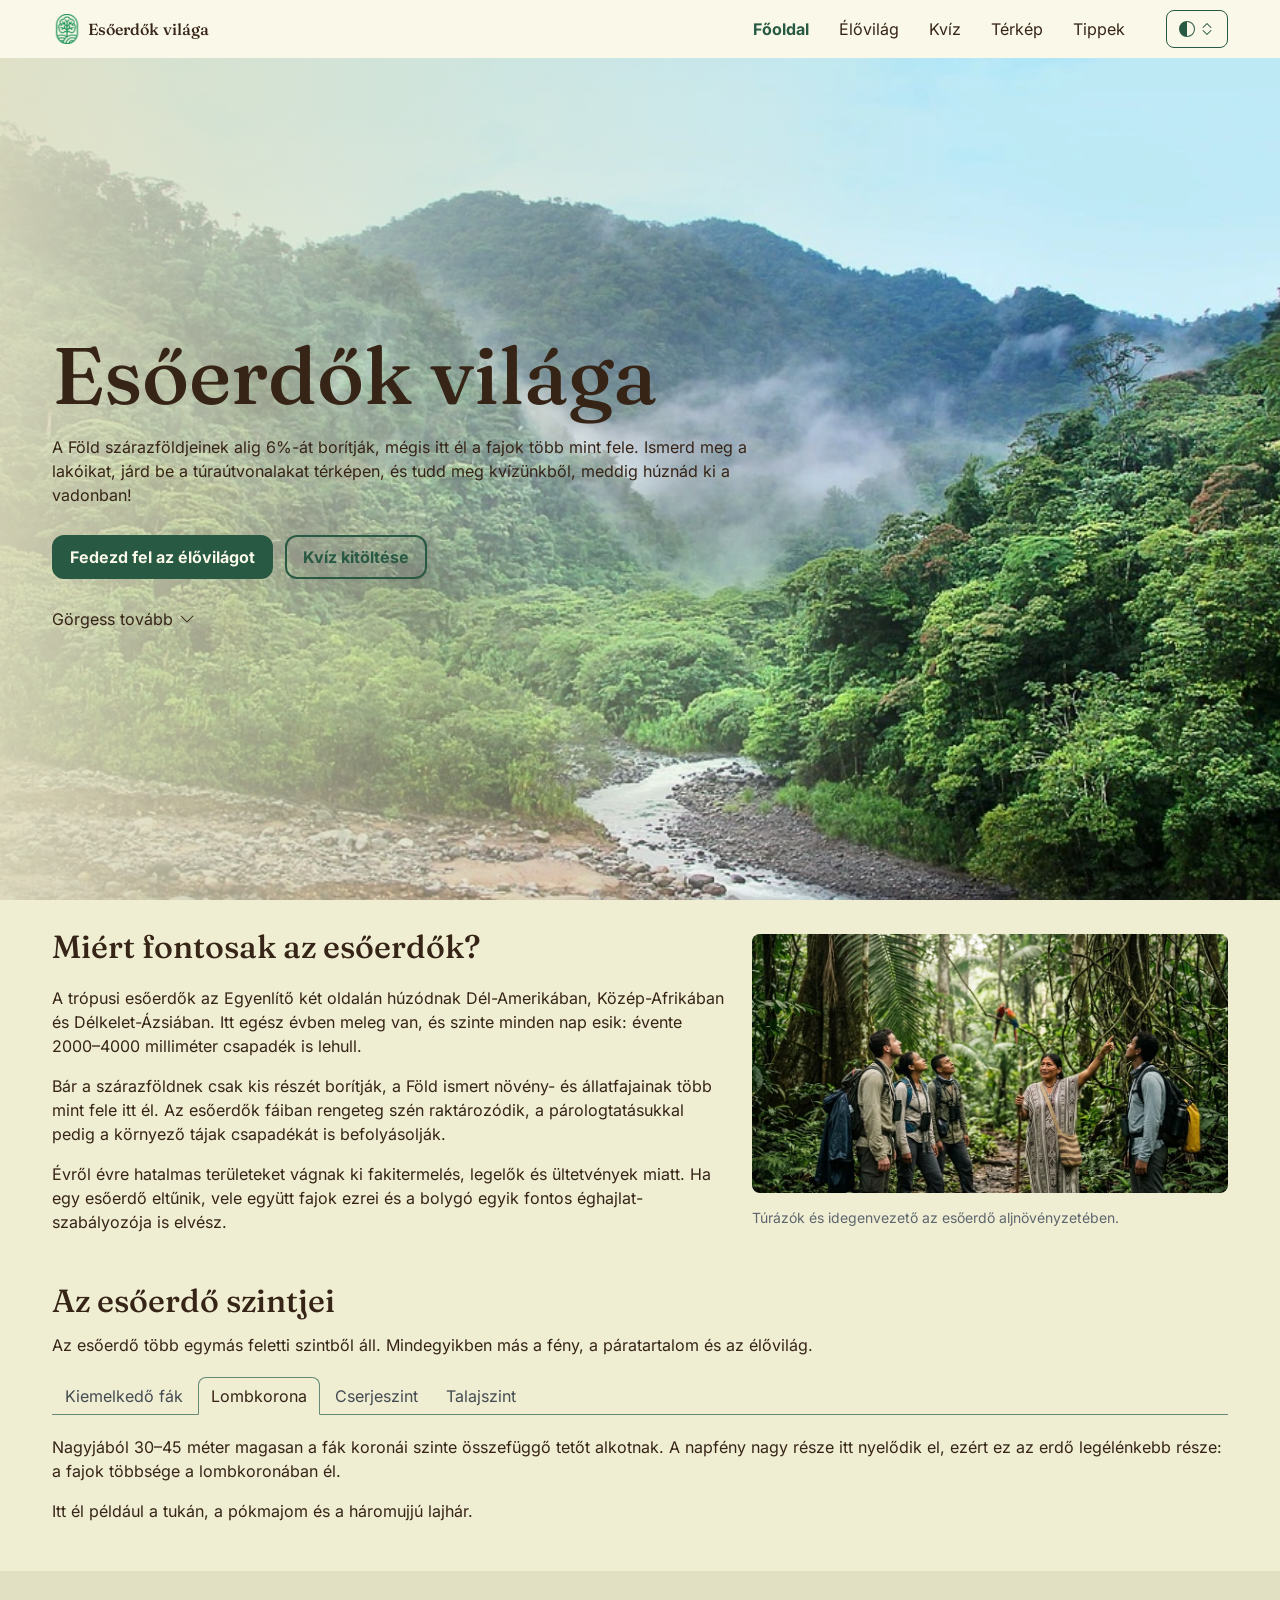
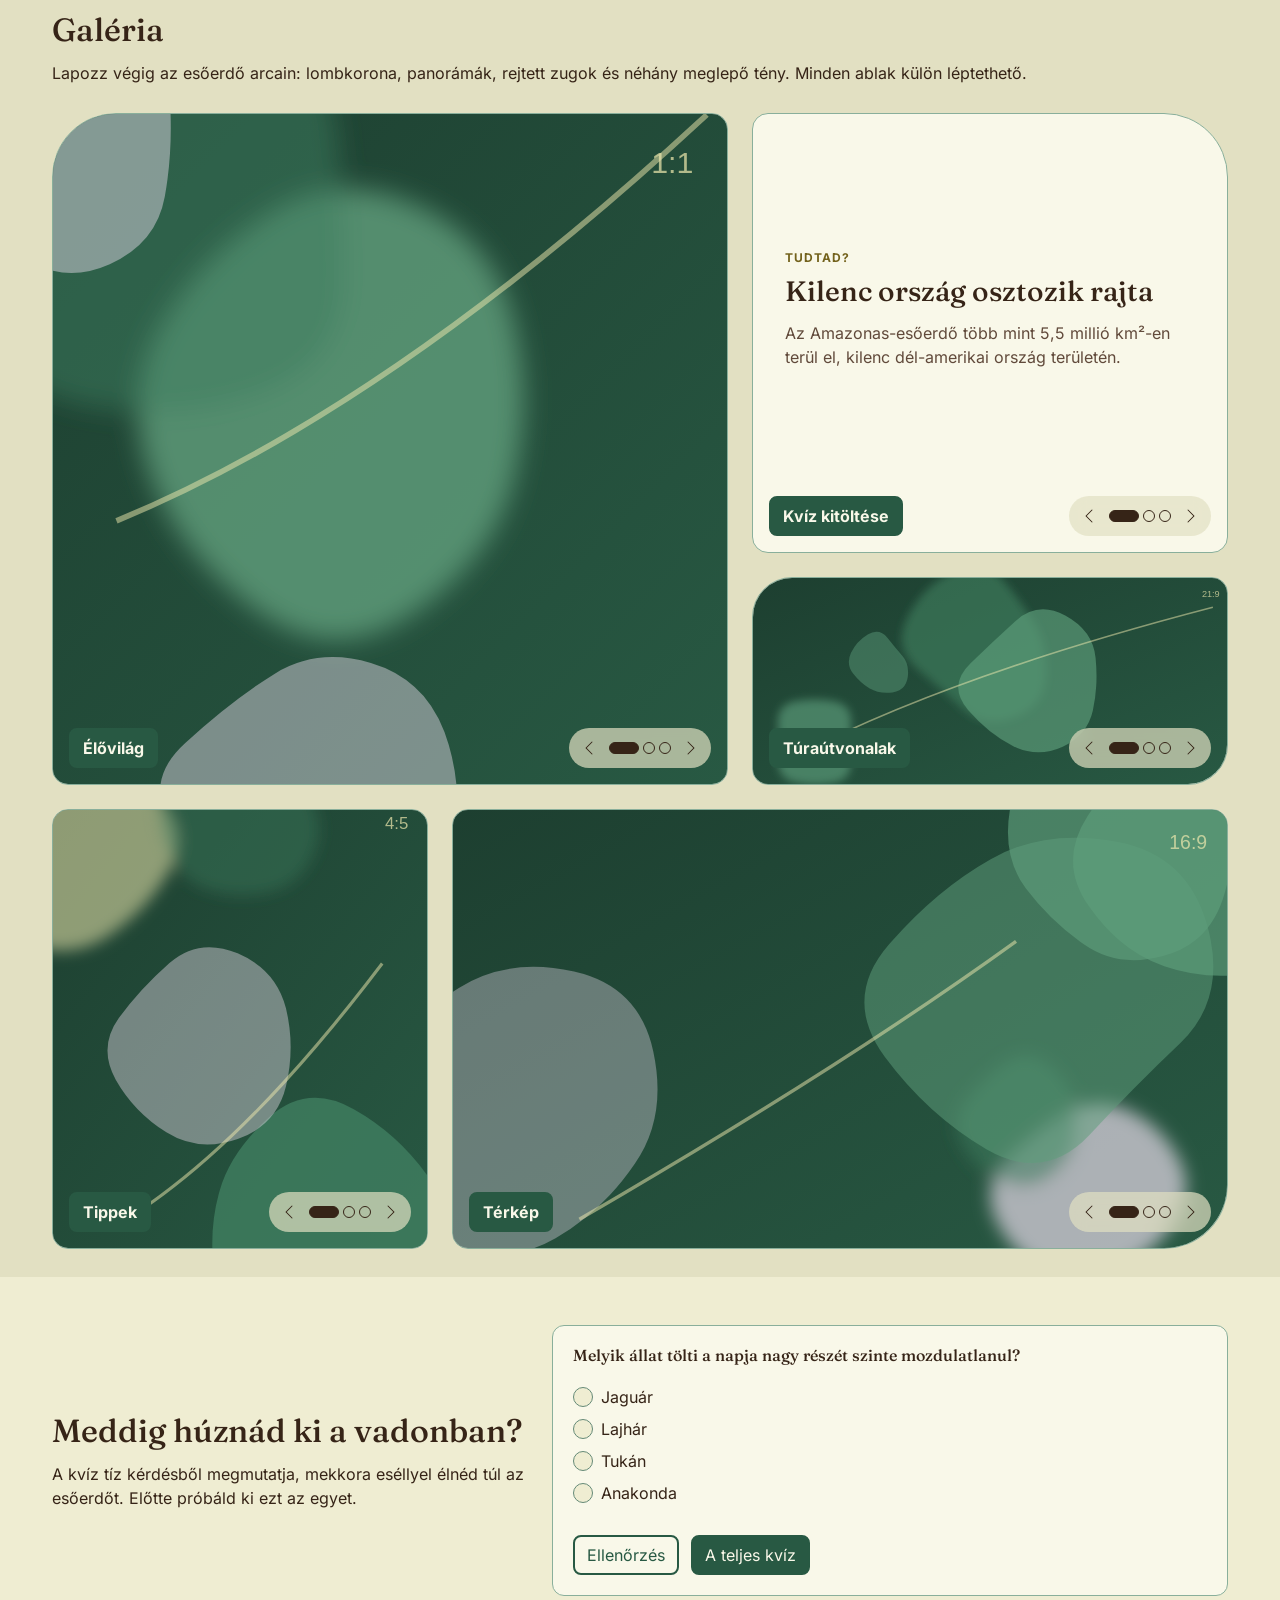
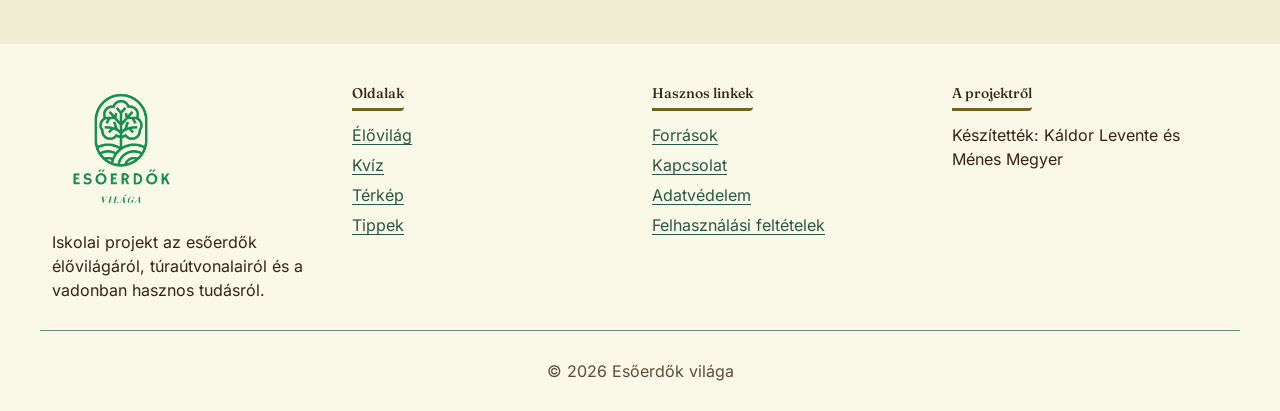
==== commit f1a725c2: "feat: hasznos linkek oszlop a footerbe" ====
--- a/index.html
+++ b/index.html
@@ -179,7 +179,7 @@
       <p class="mb-6">
         Az esőerdő több egymás feletti szintből áll. Mindegyikben más a fény, a páratartalom és az élővilág.
       </p>
-      <ul class="nav nav-tabs flex-nowrap overflow-x-auto text-nowrap" role="tablist">
+      <ul class="nav nav-tabs szint-tabs text-nowrap" role="tablist">
         <li class="nav-item" role="presentation">
           <button class="nav-link" id="szint-kiemelkedo-tab" type="button" role="tab" data-bs-toggle="tab"
             data-bs-target="#szint-kiemelkedo" aria-controls="szint-kiemelkedo" aria-selected="false">
@@ -499,7 +499,7 @@
     <div class="bg-light pt-10">
       <div class="container mb-8">
         <div class="row gy-8">
-          <div class="col-12 md:col-6 lg:col-4">
+          <div class="col-12 md:col-6 lg:col-3">
             <a class="footer-brand d-inline-block mb-4" href="index.html">
               <img src="assets/brand/brand-logo.webp" alt="Esőerdők világa" class="w-50 rounded-5" />
             </a>
@@ -507,7 +507,7 @@
               Iskolai projekt az esőerdők élővilágáról, túraútvonalairól és a vadonban hasznos tudásról.
             </p>
           </div>
-          <div class="col-12 md:col-6 lg:col-4">
+          <div class="col-12 md:col-6 lg:col-3">
             <h2 class="footer-title h6 pb-2 mb-4">Oldalak</h2>
             <ul class="list-unstyled vstack gap-2 mb-0">
               <li><a href="pages/elovilag.html">Élővilág</a></li>
@@ -516,7 +516,16 @@
               <li><a href="pages/tippek.html">Tippek</a></li>
             </ul>
           </div>
-          <div class="col-12 md:col-6 lg:col-4">
+          <div class="col-12 md:col-6 lg:col-3">
+            <h2 class="footer-title h6 pb-2 mb-4">Hasznos linkek</h2>
+            <ul class="list-unstyled vstack gap-2 mb-0">
+              <li><a href="#">Források</a></li>
+              <li><a href="#">Kapcsolat</a></li>
+              <li><a href="#">Adatvédelem</a></li>
+              <li><a href="#">Felhasználási feltételek</a></li>
+            </ul>
+          </div>
+          <div class="col-12 md:col-6 lg:col-3">
             <h2 class="footer-title h6 pb-2 mb-4">A projektről</h2>
             <p class="mb-2">Készítették: Káldor Levente és Ménes Megyer</p>
           </div>
--- a/css/style.css
+++ b/css/style.css
@@ -145,6 +145,8 @@
 }
 
 body {
+    /* clip: nem hoz létre görgetési konténert, így a sticky header működik tovább */
+    overflow-x: clip;
     background-color: var(--bg);
     color: var(--text);
     --bs-bg-body: var(--bg);
@@ -356,6 +358,16 @@
     }
 }
 
+/* érintőképernyőn a :hover a koppintás után beragad -> ne maradjon felemelve és átszínezve */
+@media (hover: none) {
+    #backToTop:hover {
+        background-color: var(--primary);
+        border-color: var(--primary);
+        transform: none;
+        box-shadow: none;
+    }
+}
+
 .accordion {
     --bs-accordion-color: var(--text);
     --bs-accordion-bg: var(--bg-light);
@@ -612,8 +624,27 @@
         font-family: var(--font-heading);
     }
 
+    /* a drawerben az ms-auto me-4 jobbra tolná a menüpontokat */
+    .navbar .drawer .navbar-nav {
+        margin-inline: 0;
+    }
+
     .navbar .drawer .nav-link {
+        display: flex;
+        justify-content: flex-start;
+        width: 100%;
+        padding: 0.625rem 0.75rem;
         border-radius: var(--bs-radius-5);
+    }
+
+    .navbar .drawer .nav-link.active {
+        background-color: color-mix(in oklch, var(--primary) 15%, transparent);
+    }
+
+    .navbar .drawer .theme-switcher {
+        margin-top: 1rem;
+        padding-top: 1rem;
+        border-top: 1px solid var(--border-muted);
     }
 
     .navbar .drawer .nav-link:hover {
@@ -637,6 +668,27 @@
 
     .hero h1 {
         font-size: 3rem;
+    }
+
+    /* keskeny kijelzőn a 4 fül nem fér ki egy sorban -> 2x2 rács görgetősáv helyett */
+    .szint-tabs {
+        display: grid;
+        grid-template-columns: 1fr 1fr;
+        gap: 0.5rem;
+        border-bottom: 0;
+    }
+
+    .szint-tabs .nav-link {
+        width: 100%;
+        margin: 0;
+        border: 1px solid var(--border-muted);
+        border-radius: var(--bs-radius-5);
+    }
+
+    .szint-tabs .nav-link.active {
+        background-color: var(--primary);
+        border-color: var(--primary);
+        color: var(--on-primary);
     }
 }
 
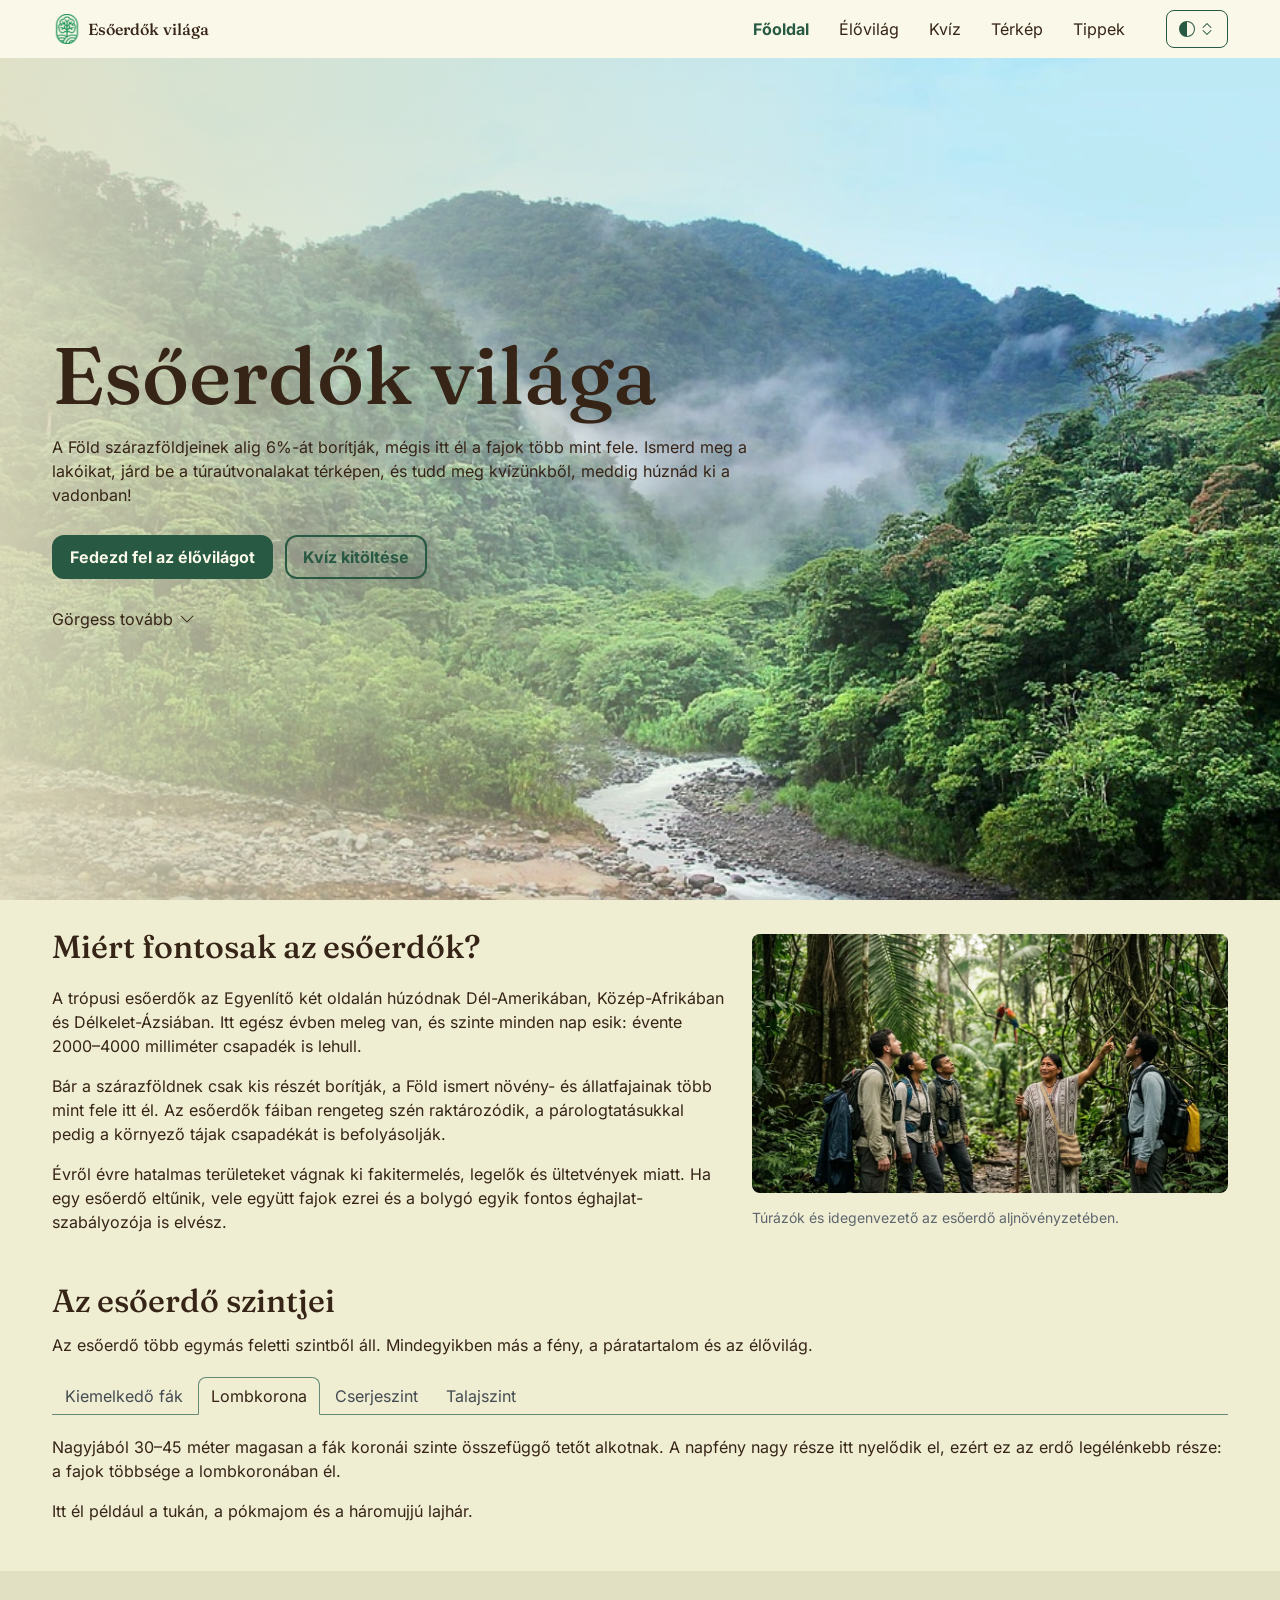
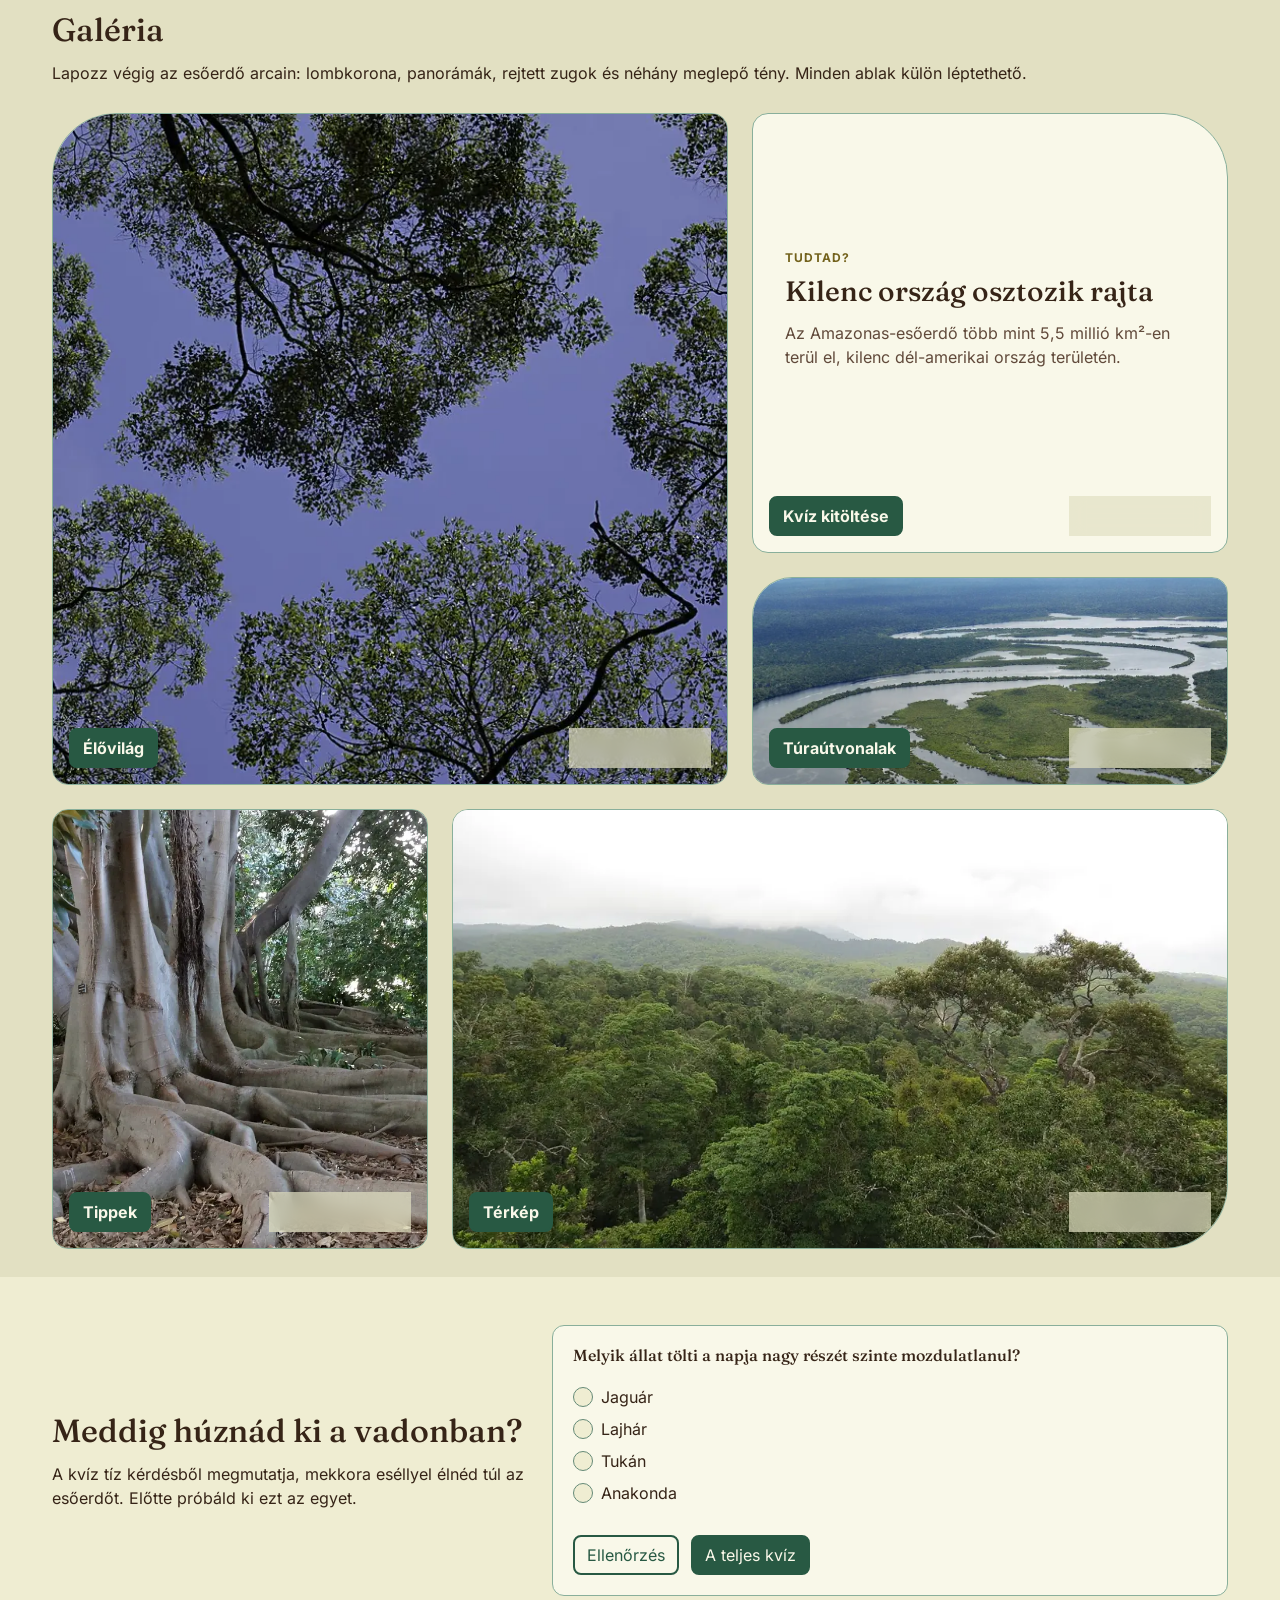
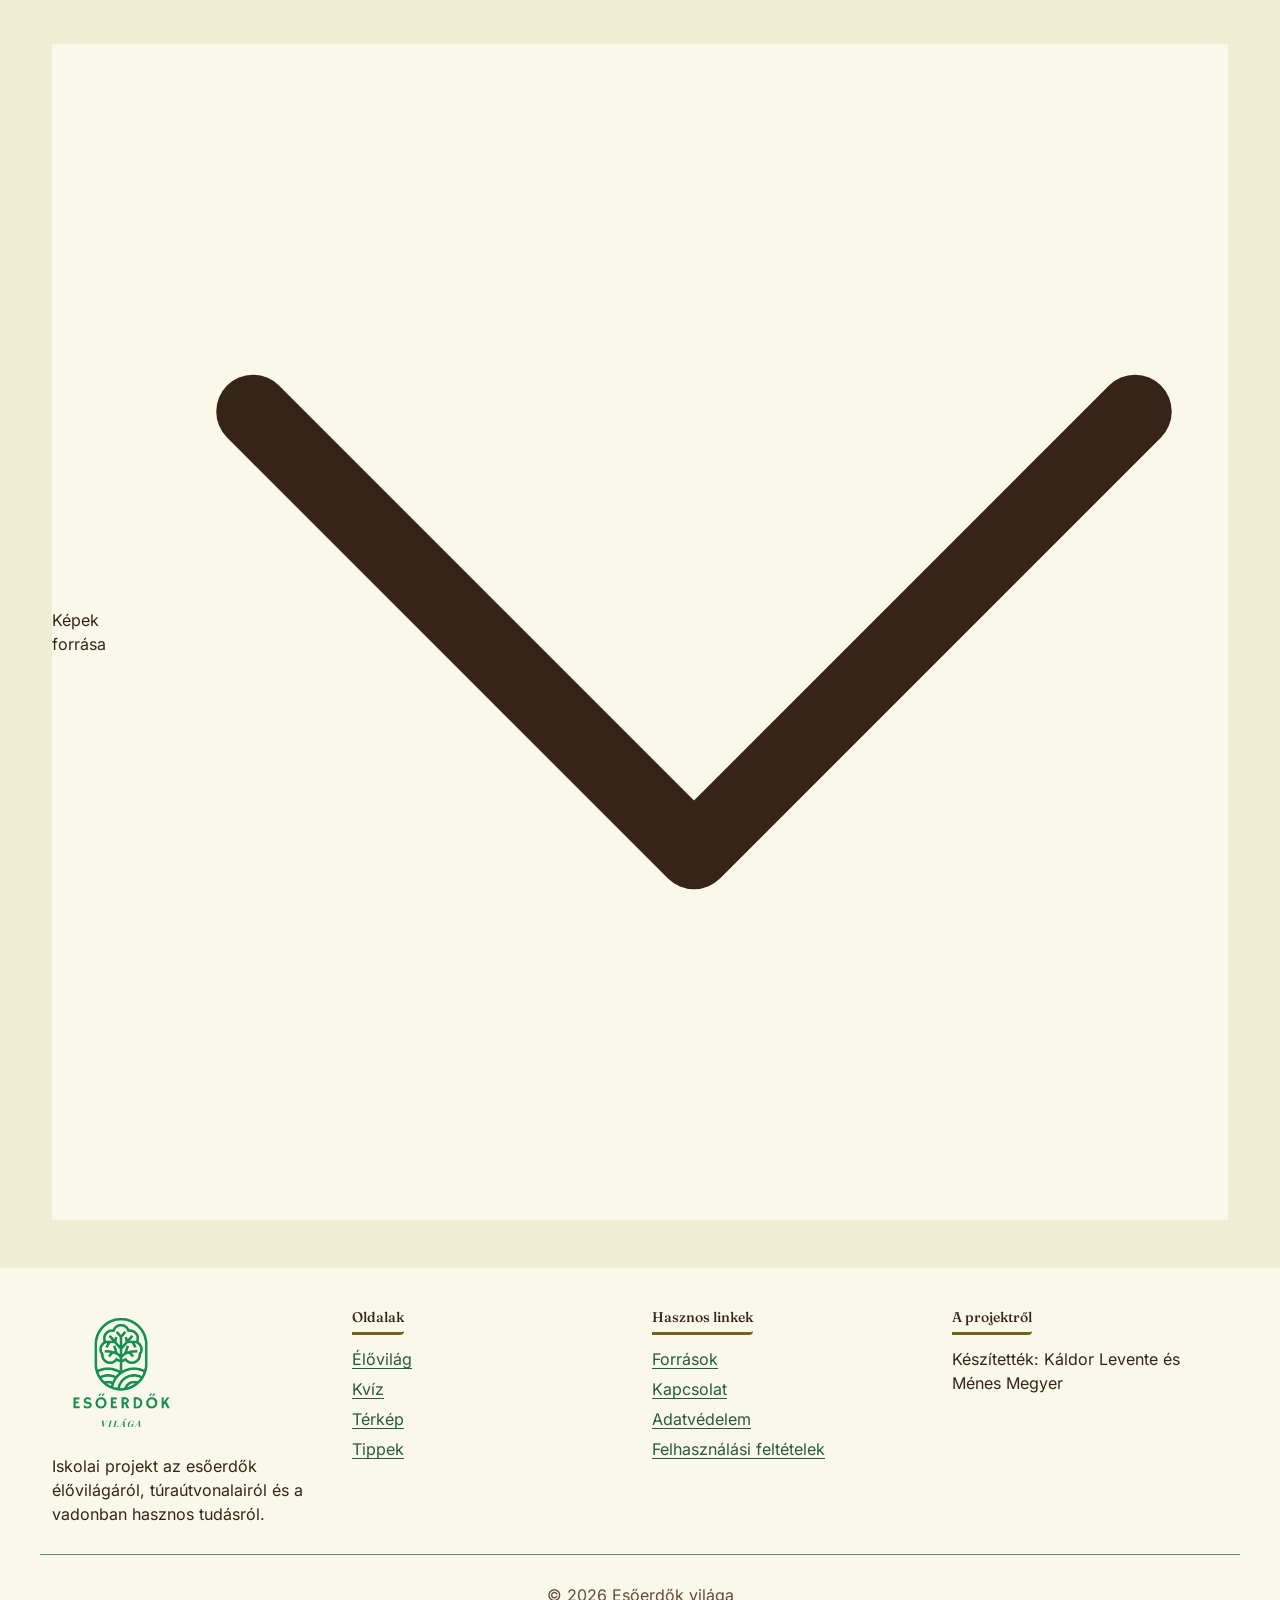
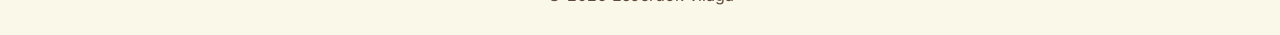
==== commit 12154c8e: "feat: főoldali galéria képei, automatikus tények" ====
--- a/index.html
+++ b/index.html
@@ -60,11 +60,11 @@
             <div class="theme-switcher">
               <button type="button" class="btn-outline theme-switcher-toggle" id="themeToggle" data-bs-toggle="menu"
                 data-bs-placement="bottom-end" aria-expanded="false" aria-label="Téma választása">
-                <span class="theme-switcher-icon" id="themeToggleIcon"><svg class="bi bi-circle-half" width="16"
+                <span class="theme-switcher-icon" id="themeToggleIcon"><svg class="bi" width="16"
                     height="16" fill="currentColor" viewBox="0 0 16 16" aria-hidden="true">
                     <path d="M8 15A7 7 0 1 0 8 1zm0 1A8 8 0 1 1 8 0a8 8 0 0 1 0 16" />
                   </svg></span>
-                <svg class="bi bi-chevron-expand" width="16" height="16" fill="currentColor" viewBox="0 0 16 16"
+                <svg class="bi" width="16" height="16" fill="currentColor" viewBox="0 0 16 16"
                   aria-hidden="true">
                   <path
                     d="M3.646 9.146a.5.5 0 0 1 .708 0L8 12.793l3.646-3.647a.5.5 0 0 1 .708.708l-4 4a.5.5 0 0 1-.708 0l-4-4a.5.5 0 0 1 0-.708m0-2.292a.5.5 0 0 0 .708 0L8 3.207l3.646 3.647a.5.5 0 0 0 .708-.708l-4-4a.5.5 0 0 0-.708 0l-4 4a.5.5 0 0 0 0 .708" />
@@ -72,38 +72,38 @@
               </button>
               <div class="menu" aria-labelledby="themeToggle">
                 <button class="menu-item" type="button" data-theme-value="light" aria-pressed="false">
-                  <svg class="bi menu-item-icon bi-brightness-high-fill" width="16" height="16" fill="currentColor"
+                  <svg class="bi menu-item-icon" width="16" height="16" fill="currentColor"
                     viewBox="0 0 16 16" aria-hidden="true">
                     <path
                       d="M12 8a4 4 0 1 1-8 0 4 4 0 0 1 8 0M8 0a.5.5 0 0 1 .5.5v2a.5.5 0 0 1-1 0v-2A.5.5 0 0 1 8 0m0 13a.5.5 0 0 1 .5.5v2a.5.5 0 0 1-1 0v-2A.5.5 0 0 1 8 13m8-5a.5.5 0 0 1-.5.5h-2a.5.5 0 0 1 0-1h2a.5.5 0 0 1 .5.5M3 8a.5.5 0 0 1-.5.5h-2a.5.5 0 0 1 0-1h2A.5.5 0 0 1 3 8m10.657-5.657a.5.5 0 0 1 0 .707l-1.414 1.415a.5.5 0 1 1-.707-.708l1.414-1.414a.5.5 0 0 1 .707 0m-9.193 9.193a.5.5 0 0 1 0 .707L3.05 13.657a.5.5 0 0 1-.707-.707l1.414-1.414a.5.5 0 0 1 .707 0m9.193 2.121a.5.5 0 0 1-.707 0l-1.414-1.414a.5.5 0 0 1 .707-.707l1.414 1.414a.5.5 0 0 1 0 .707M4.464 4.465a.5.5 0 0 1-.707 0L2.343 3.05a.5.5 0 1 1 .707-.707l1.414 1.414a.5.5 0 0 1 0 .708" />
                   </svg>
                   <span class="menu-item-content">Világos</span>
-                  <svg class="bi menu-item-check bi-check2" width="16" height="16" fill="currentColor"
+                  <svg class="bi menu-item-check" width="16" height="16" fill="currentColor"
                     viewBox="0 0 16 16" aria-hidden="true">
                     <path
                       d="M13.854 3.646a.5.5 0 0 1 0 .708l-7 7a.5.5 0 0 1-.708 0l-3.5-3.5a.5.5 0 1 1 .708-.708L6.5 10.293l6.646-6.647a.5.5 0 0 1 .708 0" />
                   </svg>
                 </button>
                 <button class="menu-item" type="button" data-theme-value="dark" aria-pressed="false">
-                  <svg class="bi menu-item-icon bi-moon-fill" width="16" height="16" fill="currentColor"
+                  <svg class="bi menu-item-icon" width="16" height="16" fill="currentColor"
                     viewBox="0 0 16 16" aria-hidden="true">
                     <path
                       d="M6 .278a.77.77 0 0 1 .08.858 7.2 7.2 0 0 0-.878 3.46c0 4.021 3.278 7.277 7.318 7.277q.792-.001 1.533-.16a.79.79 0 0 1 .81.316.73.73 0 0 1-.031.893A8.35 8.35 0 0 1 8.344 16C3.734 16 0 12.286 0 7.71 0 4.266 2.114 1.312 5.124.06A.75.75 0 0 1 6 .278" />
                   </svg>
                   <span class="menu-item-content">Sötét</span>
-                  <svg class="bi menu-item-check bi-check2" width="16" height="16" fill="currentColor"
+                  <svg class="bi menu-item-check" width="16" height="16" fill="currentColor"
                     viewBox="0 0 16 16" aria-hidden="true">
                     <path
                       d="M13.854 3.646a.5.5 0 0 1 0 .708l-7 7a.5.5 0 0 1-.708 0l-3.5-3.5a.5.5 0 1 1 .708-.708L6.5 10.293l6.646-6.647a.5.5 0 0 1 .708 0" />
                   </svg>
                 </button>
                 <button class="menu-item" type="button" data-theme-value="auto" aria-pressed="false">
-                  <svg class="bi menu-item-icon bi-circle-half" width="16" height="16" fill="currentColor"
+                  <svg class="bi menu-item-icon" width="16" height="16" fill="currentColor"
                     viewBox="0 0 16 16" aria-hidden="true">
                     <path d="M8 15A7 7 0 1 0 8 1zm0 1A8 8 0 1 1 8 0a8 8 0 0 1 0 16" />
                   </svg>
                   <span class="menu-item-content">Automatikus</span>
-                  <svg class="bi menu-item-check bi-check2" width="16" height="16" fill="currentColor"
+                  <svg class="bi menu-item-check" width="16" height="16" fill="currentColor"
                     viewBox="0 0 16 16" aria-hidden="true">
                     <path
                       d="M13.854 3.646a.5.5 0 0 1 0 .708l-7 7a.5.5 0 0 1-.708 0l-3.5-3.5a.5.5 0 1 1 .708-.708L6.5 10.293l6.646-6.647a.5.5 0 0 1 .708 0" />
@@ -121,14 +121,12 @@
     <div class="hero d-flex flex-column justify-content-center">
       <div class="container">
         <div class="hero-container">
-          <div class="hero-title mb-4">
-            <h1>Esőerdők világa</h1>
-          </div>
-          <div class="hero-hook-text mb-8">
+          <h1 class="mb-4">Esőerdők világa</h1>
+          <p class="mb-8">
             A Föld szárazföldjeinek alig 6%-át borítják, mégis itt él a fajok
             több mint fele. Ismerd meg a lakóikat, járd be a túraútvonalakat
             térképen, és tudd meg kvízünkből, meddig húznád ki a vadonban!
-          </div>
+          </p>
           <div class="hero-buttons d-flex flex-wrap gap-4 mb-8">
             <a href="pages/elovilag.html" class="btn-solid btn-lg">Fedezd fel az élővilágot</a>
             <a href="pages/kviz.html" class="btn-outline btn-lg">Kvíz kitöltése</a>
@@ -256,15 +254,15 @@
               <div id="galleryA" class="carousel" aria-roledescription="carousel" aria-label="Lombkorona képek">
                 <div class="carousel-inner">
                   <div class="carousel-item active">
-                    <img src="assets/img/gallery/square-1.svg" alt="Absztrakt lombkorona, zöld foltokkal"
+                    <img src="assets/img/gallery/fooldal-a-1.webp" alt="Lombkorona alulról nézve, a koronák között kék ég látszik"
                       loading="lazy" />
                   </div>
                   <div class="carousel-item">
-                    <img src="assets/img/gallery/square-2.svg" alt="Absztrakt erdei talaj, barna és zöld formákkal"
+                    <img src="assets/img/gallery/fooldal-a-2.webp" alt="Az Amazonas-esőerdő felülről, kanyargó folyóval"
                       loading="lazy" />
                   </div>
                   <div class="carousel-item">
-                    <img src="assets/img/gallery/square-3.svg" alt="Absztrakt napfény a fák között" loading="lazy" />
+                    <img src="assets/img/gallery/fooldal-a-3.webp" alt="Kapokfa emelkedik a lombkorona fölé Peruban" loading="lazy" />
                   </div>
                 </div>
                 <div class="gallery-controls">
@@ -287,7 +285,7 @@
               <a href="pages/elovilag.html" class="btn-solid gallery-tile-action hover-lift">Élővilág</a>
             </div>
             <div class="g-col-12 md:g-col-5 gallery-tile gallery-tile-b">
-              <div id="galleryB" class="carousel slide" aria-roledescription="carousel"
+              <div id="galleryB" class="carousel slide" data-bs-autoplay="true" data-bs-interval="6000" aria-roledescription="carousel"
                 aria-label="Érdekességek az esőerdőkről">
                 <div class="carousel-inner">
                   <div class="carousel-item active">
@@ -350,13 +348,13 @@
               <div id="galleryC" class="carousel" aria-roledescription="carousel" aria-label="Panorámaképek">
                 <div class="carousel-inner">
                   <div class="carousel-item active">
-                    <img src="assets/img/gallery/wide-1.svg" alt="Absztrakt folyóvölgy panoráma" loading="lazy" />
-                  </div>
-                  <div class="carousel-item">
-                    <img src="assets/img/gallery/wide-2.svg" alt="Absztrakt hegyvonulat panoráma" loading="lazy" />
-                  </div>
-                  <div class="carousel-item">
-                    <img src="assets/img/gallery/wide-3.svg" alt="Absztrakt ködös erdő panoráma" loading="lazy" />
+                    <img src="assets/img/gallery/fooldal-c-1.webp" alt="Az Amazonas ágai és szigetei légi felvételen" loading="lazy" />
+                  </div>
+                  <div class="carousel-item">
+                    <img src="assets/img/gallery/fooldal-c-2.webp" alt="Az Amazonas torkolata műholdfelvételen" loading="lazy" />
+                  </div>
+                  <div class="carousel-item">
+                    <img src="assets/img/gallery/fooldal-c-3.webp" alt="Párás felhőerdő a Monteverde rezervátumban, Costa Ricán" loading="lazy" />
                   </div>
                 </div>
                 <div class="gallery-controls">
@@ -379,16 +377,16 @@
               <a href="pages/terkep.html" class="btn-solid gallery-tile-action hover-lift">Túraútvonalak</a>
             </div>
             <div class="g-col-12 md:g-col-4 gallery-tile gallery-tile-d">
-              <div id="galleryD" class="carousel" aria-roledescription="carousel" aria-label="Álló képek">
+              <div id="galleryD" class="carousel" aria-roledescription="carousel" aria-label="Az erdő részletei">
                 <div class="carousel-inner">
                   <div class="carousel-item active">
-                    <img src="assets/img/gallery/portrait-1.svg" alt="Absztrakt magas fatörzs" loading="lazy" />
-                  </div>
-                  <div class="carousel-item">
-                    <img src="assets/img/gallery/portrait-2.svg" alt="Absztrakt vízesés" loading="lazy" />
-                  </div>
-                  <div class="carousel-item">
-                    <img src="assets/img/gallery/portrait-3.svg" alt="Absztrakt liánok" loading="lazy" />
+                    <img src="assets/img/gallery/fooldal-d-1.webp" alt="Széles támasztógyökerek egy trópusi fa tövében" loading="lazy" />
+                  </div>
+                  <div class="carousel-item">
+                    <img src="assets/img/gallery/fooldal-d-2.webp" alt="A Kaieteur-vízesés Guyanában, a párában szivárvánnyal" loading="lazy" />
+                  </div>
+                  <div class="carousel-item">
+                    <img src="assets/img/gallery/fooldal-d-3.webp" alt="Liánokkal benőtt fák az erdőben" loading="lazy" />
                   </div>
                 </div>
                 <div class="gallery-controls">
@@ -411,16 +409,16 @@
               <a href="pages/tippek.html" class="btn-solid gallery-tile-action hover-lift">Tippek</a>
             </div>
             <div class="g-col-12 md:g-col-8 gallery-tile gallery-tile-e">
-              <div id="galleryE" class="carousel" aria-roledescription="carousel" aria-label="Fekvő képek">
+              <div id="galleryE" class="carousel" aria-roledescription="carousel" aria-label="Esőerdei tájak">
                 <div class="carousel-inner">
                   <div class="carousel-item active">
-                    <img src="assets/img/gallery/landscape-1.svg" alt="Absztrakt esőerdő tájkép" loading="lazy" />
-                  </div>
-                  <div class="carousel-item">
-                    <img src="assets/img/gallery/landscape-2.svg" alt="Absztrakt folyópart" loading="lazy" />
-                  </div>
-                  <div class="carousel-item">
-                    <img src="assets/img/gallery/landscape-3.svg" alt="Absztrakt tisztás" loading="lazy" />
+                    <img src="assets/img/gallery/fooldal-e-1.webp" alt="A Daintree-esőerdő Queenslandben, Ausztráliában" loading="lazy" />
+                  </div>
+                  <div class="carousel-item">
+                    <img src="assets/img/gallery/fooldal-e-2.webp" alt="Reggeli köd a Danum-völgy esőerdeje fölött, Borneón" loading="lazy" />
+                  </div>
+                  <div class="carousel-item">
+                    <img src="assets/img/gallery/fooldal-e-3.webp" alt="Sűrű erdő a Manu folyó partján, Peruban" loading="lazy" />
                   </div>
                 </div>
                 <div class="gallery-controls">
@@ -493,6 +491,34 @@
           </form>
         </div>
       </div>
+    </section>
+    <section class="container mb-12" aria-labelledby="kepforrasTitle">
+      <details class="accordion-item">
+        <summary class="accordion-header" id="kepforrasTitle">
+          Képek forrása
+          <svg class="accordion-icon" viewBox="0 0 16 16" fill="none" stroke="currentColor" stroke-linecap="round"
+            stroke-linejoin="round" aria-hidden="true">
+            <path d="m2 5 6 6 6-6" />
+          </svg>
+        </summary>
+        <div class="accordion-body small">
+          <p>Minden kép a Wikimedia Commonsról származik. A képeket kivágtuk, átméreteztük és WebP formátumba alakítottuk; a CC BY-SA licencű képek módosított változata ugyanazzal a licenccel használható.</p>
+          <ul class="mb-0">
+              <li>Lombkorona alulról nézve, a koronák között kék ég látszik: <a href="https://commons.wikimedia.org/wiki/File:JigsawCanopy.jpg">Mark J. Fisher</a>, <a href="https://creativecommons.org/licenses/by-sa/3.0">CC BY-SA 3.0</a></li>
+              <li>Az Amazonas-esőerdő felülről, kanyargó folyóval: <a href="https://commons.wikimedia.org/wiki/File:Aerial_view_of_the_Amazon_Rainforest.jpg">lubasi</a>, <a href="https://creativecommons.org/licenses/by-sa/2.0">CC BY-SA 2.0</a></li>
+              <li>Kapokfa emelkedik a lombkorona fölé Peruban: <a href="https://commons.wikimedia.org/wiki/File:Panguana-Lupuna-2008-2.jpg">Klaus Schönitzer</a>, <a href="https://creativecommons.org/licenses/by-sa/3.0">CC BY-SA 3.0</a></li>
+              <li>Az Amazonas ágai és szigetei légi felvételen: <a href="https://commons.wikimedia.org/wiki/File:Amazon17_(5641020319).jpg">CIAT</a>, <a href="https://creativecommons.org/licenses/by-sa/2.0">CC BY-SA 2.0</a></li>
+              <li>Az Amazonas torkolata műholdfelvételen: <a href="https://commons.wikimedia.org/wiki/File:Amazon_River_ESA387332.jpg">Európai Űrügynökség (ESA)</a>, <a href="https://creativecommons.org/licenses/by-sa/3.0/igo/deed.en">CC BY-SA 3.0 igo</a></li>
+              <li>Párás felhőerdő a Monteverde rezervátumban, Costa Ricán: <a href="https://commons.wikimedia.org/wiki/File:Monteverde_bosque.jpg">Haakon S. Krohn</a>, <a href="https://creativecommons.org/licenses/by-sa/3.0">CC BY-SA 3.0</a></li>
+              <li>Széles támasztógyökerek egy trópusi fa tövében: <a href="https://commons.wikimedia.org/wiki/File:Buttress_roots.JPG">Patti Neumann</a>, <a href="https://creativecommons.org/licenses/by-sa/3.0">CC BY-SA 3.0</a></li>
+              <li>A Kaieteur-vízesés Guyanában, a párában szivárvánnyal: <a href="https://commons.wikimedia.org/wiki/File:GuyanaKaieteurFalls2004.jpg">Sorenriise</a>, <a href="https://creativecommons.org/licenses/by-sa/3.0">CC BY-SA 3.0</a></li>
+              <li>Liánokkal benőtt fák az erdőben: <a href="https://commons.wikimedia.org/wiki/File:Lianas.jpg">Mark Marathon</a>, <a href="https://creativecommons.org/licenses/by-sa/3.0">CC BY-SA 3.0</a></li>
+              <li>A Daintree-esőerdő Queenslandben, Ausztráliában: <a href="https://commons.wikimedia.org/wiki/File:Daintree_Rainforest,_Queensland_(483855)_(9440811465).jpg">Robert Linsdell</a>, <a href="https://creativecommons.org/licenses/by/2.0">CC BY 2.0</a></li>
+              <li>Reggeli köd a Danum-völgy esőerdeje fölött, Borneón: <a href="https://commons.wikimedia.org/wiki/File:Morning_fog_over_Danum_Valley_(27329938517).jpg">Christopher Michel</a>, <a href="https://creativecommons.org/licenses/by/2.0">CC BY 2.0</a></li>
+              <li>Sűrű erdő a Manu folyó partján, Peruban: <a href="https://commons.wikimedia.org/wiki/File:Manu_riverbank.jpg">As578</a>, <a href="https://creativecommons.org/licenses/by-sa/2.5">CC BY-SA 2.5</a></li>
+          </ul>
+        </div>
+      </details>
     </section>
   </main>
   <footer>
--- a/css/style.css
+++ b/css/style.css
@@ -1,6 +1,5 @@
 @font-face {
     font-family: "Inter";
-    font-style: normal;
     font-weight: 100 900;
     font-display: swap;
     src: url("../fonts/inter-latin.woff2") format("woff2");
@@ -9,7 +8,6 @@
 
 @font-face {
     font-family: "Inter";
-    font-style: normal;
     font-weight: 100 900;
     font-display: swap;
     src: url("../fonts/inter-latin-ext.woff2") format("woff2");
@@ -18,7 +16,6 @@
 
 @font-face {
     font-family: "Fraunces";
-    font-style: normal;
     font-weight: 100 900;
     font-display: swap;
     src: url("../fonts/fraunces-latin.woff2") format("woff2");
@@ -27,7 +24,6 @@
 
 @font-face {
     font-family: "Fraunces";
-    font-style: normal;
     font-weight: 100 900;
     font-display: swap;
     src: url("../fonts/fraunces-latin-ext.woff2") format("woff2");
@@ -35,98 +31,42 @@
 }
 
 :root {
-    /* --- Betűtípusok ---
-       Fraunces (serif): címek h1-h6, hero cím, navbar márkanév -> karakter, "természetes" hangulat
-       Inter (sans): minden más -> törzsszöveg, gombok, input, táblázat, accordion, kvíz, footer
-       A Bootstrap ezeket a változókat olvassa, így minden komponens automatikusan átveszi. */
     --font-heading: "Fraunces", Georgia, "Times New Roman", serif;
     --font-body: "Inter", system-ui, -apple-system, "Segoe UI", Roboto, Arial, sans-serif;
     --bs-heading-font-family: var(--font-heading);
     --bs-body-font-family: var(--font-body);
-
-    /* Bootstrap 6 :root-on scrollbar-gutter: stable-t állít -> üres sáv jobb oldalt */
     scrollbar-gutter: auto;
-
-    /* dark: zöld alapú háttér, a megadott színek pontosan szerepelnek */
-
-    /* --- Háttér és felületek (spec 3.3) ---
-       Rétegzés: minél "magasabban" van egy elem, annál közelebb a bg-light-hoz.
-       Beágyazás sorrendje: oldal (bg) -> kártya (bg-light) -> kártyán belüli mező (bg vagy bg-dark) */
-    /* legmélyebb réteg: oldalsáv, footer, beágyazott mezők hátterének mélyítése */
+    scroll-padding-top: 3.5rem;
+
     --bg-dark: oklch(0.17 0.03 162);
-    /* oldal alap háttere (body) */
     --bg: oklch(0.22 0.04 162);
-    /* emelt felületek: kártya, modal, dropdown, input háttér */
     --bg-light: oklch(0.27 0.045 162);
-    /* hover, kijelölt sor, aktív menüpont háttere */
     --highlight: oklch(0.52 0.07 162);
-
-    /* --- Szöveg és keretek (spec 3.4) --- */
-    /* törzsszöveg, címek; #eddfef */
     --text: oklch(0.92 0.026 322);
-    /* segédszöveg, dátum, placeholder, kikapcsolt elem */
     --text-muted: oklch(0.75 0.03 322);
-    /* kártya, input, gomb kerete, látható elválasztó; #285943 */
     --border: oklch(0.423 0.066 162);
-    /* finom elválasztó vonal, táblázat sorai */
     --border-muted: oklch(0.32 0.05 162);
-
-    /* --- Márkaszínek (spec 3.5) --- */
-    /* fő gomb, link, aktív állapot, fókusz gyűrű, kiemelt ikon; a #285943 világosított változata */
     --primary: oklch(0.72 0.1 162);
-    /* másodlagos gomb, címke, díszítő kiemelés, csillag/értékelés; #efe9ae */
     --secondary: oklch(0.925 0.076 103);
-    /* #362417; dark módban alig különbözik a háttértől -> NE szövegnek/ikonnak,
-       csak finom hangulati felületnek (pl. kiemelt sáv háttere).
-       Light módban = text szín, ott szövegnek és sötét felületnek is jó */
     --accent: oklch(0.279 0.035 56);
-    /* szöveg primary/secondary háttéren (fő és másodlagos gomb, kiválasztott menüelem, badge):
-       dark módban bg-dark, light módban bg-light (spec 3.7) */
     --on-primary: var(--bg-dark);
-
-    /* --- Állapotszínek (spec 3.6) ---
-       Dark módban világosabb, light módban sötétebb árnyalat a kontraszt miatt */
-    /* hiba, törlés gomb, hibás mező kerete, érvénytelen állapot
-       (hibaüzenet: háttér danger ~15% átlátszósággal, szöveg + keret danger) */
     --danger: oklch(0.7 0.08 30);
-    /* figyelmeztetés, nem végleges vagy kockázatos művelet */
     --warning: oklch(0.78 0.08 90);
-    /* sikeres mentés, kész állapot, megerősítés.
-       Hasonlít a primary-re -> sikert mindig ikonnal/szöveggel is jelezd, ne csak színnel */
     --success: oklch(0.72 0.09 150);
-    /* semleges tájékoztatás, tipp, súgó */
     --info: oklch(0.72 0.07 240);
-
-    /* --- Gyakori párosítások (spec 3.7) ---
-       Oldal:            háttér bg,          szöveg text,       keret nincs
-       Kártya:           háttér bg-light,    szöveg text,       keret border-muted
-       Fő gomb:          háttér primary,     szöveg bg-dark (light: bg-light)
-       Másodlagos gomb:  háttér secondary,   szöveg bg-dark (light: bg-light)
-       Körvonalas gomb:  háttér átlátszó,    szöveg primary,    keret primary
-       Input:            háttér bg-dark (light: bg-light), szöveg text, keret border, fókuszon primary
-       Hover sor/menü:   háttér highlight,   szöveg text
-       Link:             szöveg primary
-       Segédszöveg:      szöveg text-muted */
 }
 
 body.light {
-    /* light: krémsárga alap, barna szöveg, a zöld a primary
-       Ugyanazok a tokenek, ugyanarra a célra -> használati leírás a :root-ban */
     --bg-dark: oklch(0.9 0.04 103);
     --bg: oklch(0.94 0.035 103);
-    /* #efe9ae halványítva */
     --bg-light: oklch(0.975 0.02 103);
+    --highlight: oklch(0.99 0.02 103);
     --text: oklch(0.279 0.035 56);
-    /* #362417 */
     --text-muted: oklch(0.43 0.04 56);
-    --highlight: oklch(0.99 0.02 103);
     --border: oklch(0.6 0.05 162);
     --border-muted: oklch(0.72 0.05 162);
     --primary: oklch(0.423 0.066 162);
-    /* #285943 */
     --secondary: oklch(0.5 0.09 95);
-    --accent: oklch(0.279 0.035 56);
-    /* #362417 */
     --on-primary: var(--bg-light);
     --danger: oklch(0.5 0.1 30);
     --warning: oklch(0.52 0.09 85);
@@ -134,18 +74,13 @@
     --info: oklch(0.5 0.08 240);
 }
 
-html {
-    scroll-padding-top: 3.5rem;
-}
-
 @media (prefers-reduced-motion: no-preference) {
-    html {
+    :root {
         scroll-behavior: smooth;
     }
 }
 
 body {
-    /* clip: nem hoz létre görgetési konténert, így a sticky header működik tovább */
     overflow-x: clip;
     background-color: var(--bg);
     color: var(--text);
@@ -158,16 +93,21 @@
     --bs-border-subtle: var(--border-muted);
     --bs-link-color: var(--primary);
     --bs-link-hover-color: var(--primary);
+    --bs-focus-ring-color: color-mix(in oklch, var(--primary) 45%, transparent);
+    --bs-control-checked-bg: var(--primary);
+    --bs-control-checked-border-color: var(--primary);
     --bs-primary-base: var(--primary);
     --bs-primary-bg: var(--primary);
     --bs-primary-fg: var(--primary);
+    --bs-primary-border: var(--primary);
     --bs-primary-contrast: var(--on-primary);
-    --bs-control-checked-bg: var(--primary);
-    --bs-control-checked-border-color: var(--primary);
-    --bs-focus-ring-color: color-mix(in oklch, var(--primary) 45%, transparent);
+    --bs-primary-bg-subtle: color-mix(in oklch, var(--primary) 15%, transparent);
     --bs-success-fg: var(--success);
     --bs-success-border: var(--success);
     --bs-success-bg-subtle: color-mix(in oklch, var(--success) 15%, transparent);
+    --bs-warning-fg: var(--warning);
+    --bs-warning-border: var(--warning);
+    --bs-warning-bg-subtle: color-mix(in oklch, var(--warning) 15%, transparent);
     --bs-danger-fg: var(--danger);
     --bs-danger-border: var(--danger);
     --bs-danger-bg-subtle: color-mix(in oklch, var(--danger) 15%, transparent);
@@ -181,47 +121,46 @@
     color: var(--text-muted);
 }
 
-.bg-body {
-    background-color: var(--bg);
-}
-
 .bg-dark {
     background-color: var(--bg-dark);
 }
 
 .bg-light {
-  background-color: var(--bg-light);
-}
-
-.btn-solid {
+    background-color: var(--bg-light);
+}
+
+[tabindex="-1"]:focus {
+    outline: none;
+}
+
+.btn-solid,
+.btn-outline {
+    border: 2px solid var(--primary);
+}
+
+.btn-solid,
+.btn-outline:hover {
     background-color: var(--primary);
-    color: var(--on-primary);
-    border: 2px solid var(--primary);
-}
-
-.btn-solid:hover {
-    background-color: var(--secondary);
-    border-color: var(--secondary);
     color: var(--on-primary);
 }
 
 .btn-outline {
     background-color: transparent;
     color: var(--primary);
-    border: 2px solid var(--primary);
-}
-
-.btn-outline:hover {
-    background-color: var(--primary);
-    color: var(--on-primary);
+}
+
+.btn-solid:hover,
+.hero-buttons .btn-outline:hover {
+    background-color: var(--secondary);
+    border-color: var(--secondary);
 }
 
 .btn-solid *,
-.btn-outline * {
+.btn-outline *,
+.menu-item * {
     color: inherit;
 }
 
-/* --- Navbar --- */
 nav {
     background-color: var(--bg-light);
 }
@@ -253,7 +192,6 @@
     font-weight: 700;
 }
 
-/* --- Témaválasztó menü --- */
 .theme-switcher-toggle {
     display: inline-flex;
     align-items: center;
@@ -285,20 +223,10 @@
     color: var(--bs-menu-item-active-color);
 }
 
-.menu-item * {
-    color: inherit;
-}
-
-/* --- Hero --- */
 .hero {
+    --hero-overlay: linear-gradient(90deg, color-mix(in oklch, var(--bg-dark) 90%, transparent), transparent 75%);
     min-height: calc(100vh - 3.625rem);
-    background-image:
-        linear-gradient(90deg, color-mix(in oklch, var(--bg-dark) 90%, transparent) 0%, transparent 75%),
-        url("../assets/img/hero-image.webp");
-    background-position: center;
-    background-repeat: no-repeat;
-    background-attachment: fixed;
-    background-size: cover;
+    background: var(--hero-overlay), url("../assets/img/hero-image.webp") center / cover no-repeat fixed;
 }
 
 .hero-container {
@@ -314,12 +242,6 @@
     font-weight: 700;
 }
 
-.hero-buttons .btn-outline:hover {
-    background-color: var(--secondary);
-    border-color: var(--secondary);
-}
-
-/* az egyetlen díszítő animáció: a nyíl lassan le-fel mozog */
 .hero-scroll {
     color: var(--text);
     text-decoration: none;
@@ -338,11 +260,7 @@
 }
 
 #backToTop {
-    transition:
-        opacity 0.3s ease,
-        transform 0.3s ease,
-        box-shadow 0.2s ease,
-        visibility 0.3s;
+    transition: opacity 0.3s ease, transform 0.3s ease, box-shadow 0.2s ease, visibility 0.3s;
 }
 
 #backToTop.is-hidden {
@@ -358,7 +276,6 @@
     }
 }
 
-/* érintőképernyőn a :hover a koppintás után beragad -> ne maradjon felemelve és átszínezve */
 @media (hover: none) {
     #backToTop:hover {
         background-color: var(--primary);
@@ -376,11 +293,7 @@
     --bs-accordion-btn-bg: var(--bg-light);
 }
 
-.accordion-item {
-    background-color: var(--bg-light);
-    color: var(--text);
-}
-
+.accordion-item,
 .accordion-item summary {
     background-color: var(--bg-light);
     color: var(--text);
@@ -389,20 +302,15 @@
 .accordion-item summary:hover {
     background-color: var(--highlight);
 }
-
 
 .card {
     --bs-card-bg: var(--bg-light);
     --bs-card-color: var(--text);
     --bs-card-border-color: var(--border-muted);
-    background-color: var(--bg-light);
-    color: var(--text);
-    border-color: var(--border-muted);
-}
-
-.accordion .card {
-    --bs-card-bg: var(--bg);
-    background-color: var(--bg);
+}
+
+.progress {
+    --bs-progress-bg: var(--border-muted);
 }
 
 .gallery {
@@ -421,14 +329,8 @@
     border-radius: 3rem 1rem;
 }
 
-@container gallery (width < 768px) {
-    .gallery-tile:nth-child(even) {
-        border-radius: 1rem 3rem;
-    }
-}
-
 .gallery-tile-a {
-    aspect-ratio: 1 / 1;
+    aspect-ratio: 1;
 }
 
 .gallery-tile-b {
@@ -449,9 +351,9 @@
 }
 
 .gallery-tile .carousel {
+    --bs-carousel-indicator-bg: var(--text);
     position: absolute;
     inset: 0;
-    --bs-carousel-indicator-bg: var(--text);
 }
 
 .gallery-tile .carousel-inner,
@@ -466,11 +368,15 @@
     object-fit: cover;
 }
 
-.gallery-controls {
+.gallery-controls,
+.gallery-tile-action {
     position: absolute;
     inset-block-end: 1rem;
+    z-index: 1;
+}
+
+.gallery-controls {
     inset-inline-end: 1rem;
-    z-index: 1;
     display: flex;
     align-items: center;
     gap: 0.25rem;
@@ -506,10 +412,7 @@
 }
 
 .gallery-tile-action {
-    position: absolute;
-    inset-block-end: 1rem;
     inset-inline-start: 1rem;
-    z-index: 1;
     font-weight: 700;
 }
 
@@ -540,19 +443,13 @@
     color: var(--text-muted);
 }
 
-.footer-title {
-  display: inline-block;
-  border-bottom: 3px solid var(--secondary);
-  border-bottom-right-radius: 4px;
-}
-
-.copyright-footer {
-  border-top: 1px solid var(--border);
-  color: var(--text-muted);
-}
-
-
-@container gallery (width >=768px) {
+@container gallery (width < 768px) {
+    .gallery-tile:nth-child(even) {
+        border-radius: 1rem 3rem;
+    }
+}
+
+@container gallery (width >= 768px) {
     .gallery .grid {
         grid-auto-rows: 13rem;
     }
@@ -574,7 +471,6 @@
     }
 
     .gallery-tile-c {
-        grid-row: span 1;
         border-radius: 2.5rem 1rem;
     }
 
@@ -589,11 +485,20 @@
     }
 }
 
+.footer-title {
+    display: inline-block;
+    border-bottom: 3px solid var(--secondary);
+    border-bottom-right-radius: 4px;
+}
+
+.copyright-footer {
+    border-top: 1px solid var(--border);
+    color: var(--text-muted);
+}
+
 @media (width < 768px) {
     .hero {
-        background-image:
-            linear-gradient(color-mix(in oklch, var(--bg-dark) 75%, transparent), color-mix(in oklch, var(--bg-dark) 75%, transparent)),
-            url("../assets/img/hero-image.webp");
+        --hero-overlay: linear-gradient(color-mix(in oklch, var(--bg-dark) 75%, transparent) 0 0);
     }
 
     .hero-container {
@@ -624,7 +529,6 @@
         font-family: var(--font-heading);
     }
 
-    /* a drawerben az ms-auto me-4 jobbra tolná a menüpontokat */
     .navbar .drawer .navbar-nav {
         margin-inline: 0;
     }
@@ -641,23 +545,20 @@
         background-color: color-mix(in oklch, var(--primary) 15%, transparent);
     }
 
+    .navbar .drawer .nav-link:hover {
+        background-color: var(--highlight);
+    }
+
     .navbar .drawer .theme-switcher {
         margin-top: 1rem;
         padding-top: 1rem;
         border-top: 1px solid var(--border-muted);
     }
-
-    .navbar .drawer .nav-link:hover {
-        background-color: var(--highlight);
-    }
-}
-
-@media (width <=600px) {
+}
+
+@media (width <= 600px) {
     .hero-buttons {
         flex-direction: column;
-    }
-
-    .hero-buttons {
         width: 80%;
         margin-inline: auto;
     }
@@ -670,7 +571,6 @@
         font-size: 3rem;
     }
 
-    /* keskeny kijelzőn a 4 fül nem fér ki egy sorban -> 2x2 rács görgetősáv helyett */
     .szint-tabs {
         display: grid;
         grid-template-columns: 1fr 1fr;
@@ -692,8 +592,8 @@
     }
 }
 
-@media (width >=1920px) {
-    html {
+@media (width >= 1920px) {
+    :root {
         font-size: clamp(16px, calc(100vw / 120), 32px);
     }
 
@@ -702,8 +602,6 @@
     }
 
     .hero {
-        background-image:
-            linear-gradient(90deg, var(--bg-dark) 0%, transparent 75%),
-            url("../assets/img/hero-image.webp");
-    }
-}+        --hero-overlay: linear-gradient(90deg, var(--bg-dark), transparent 75%);
+    }
+}
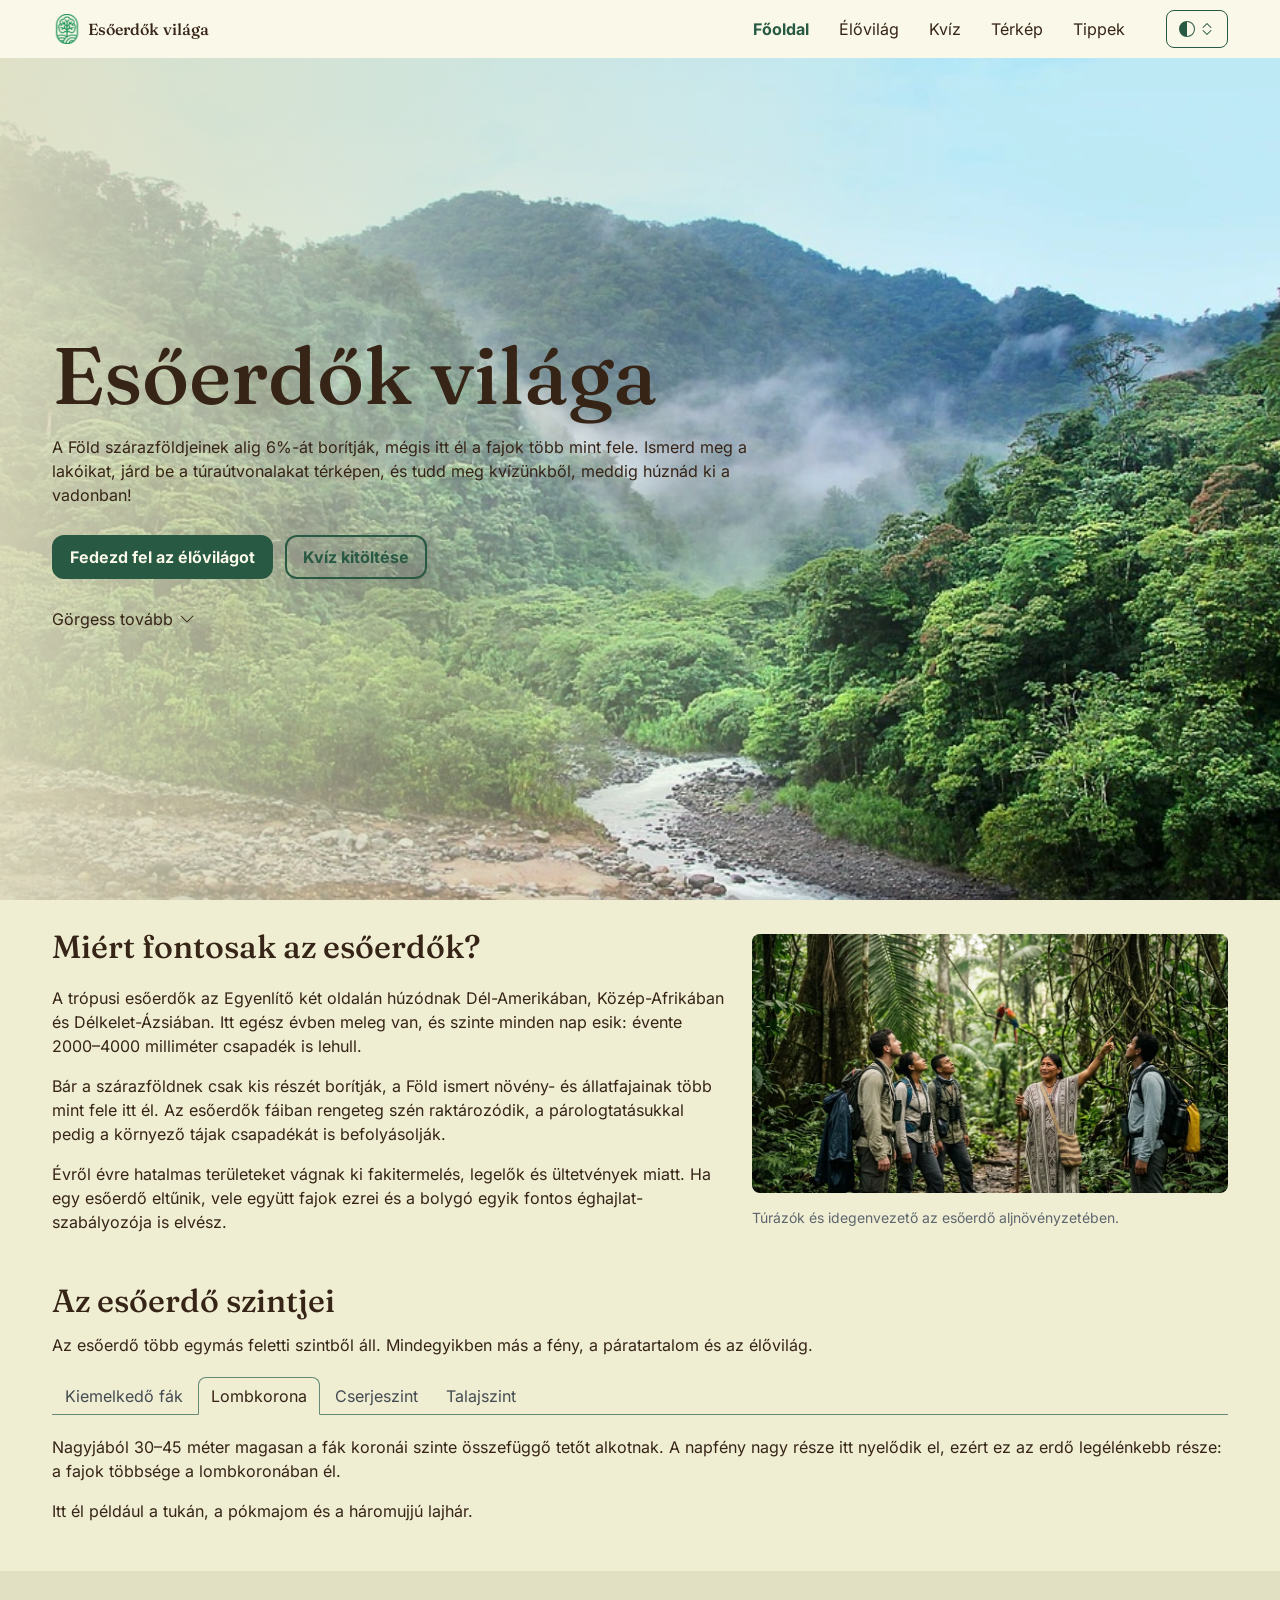
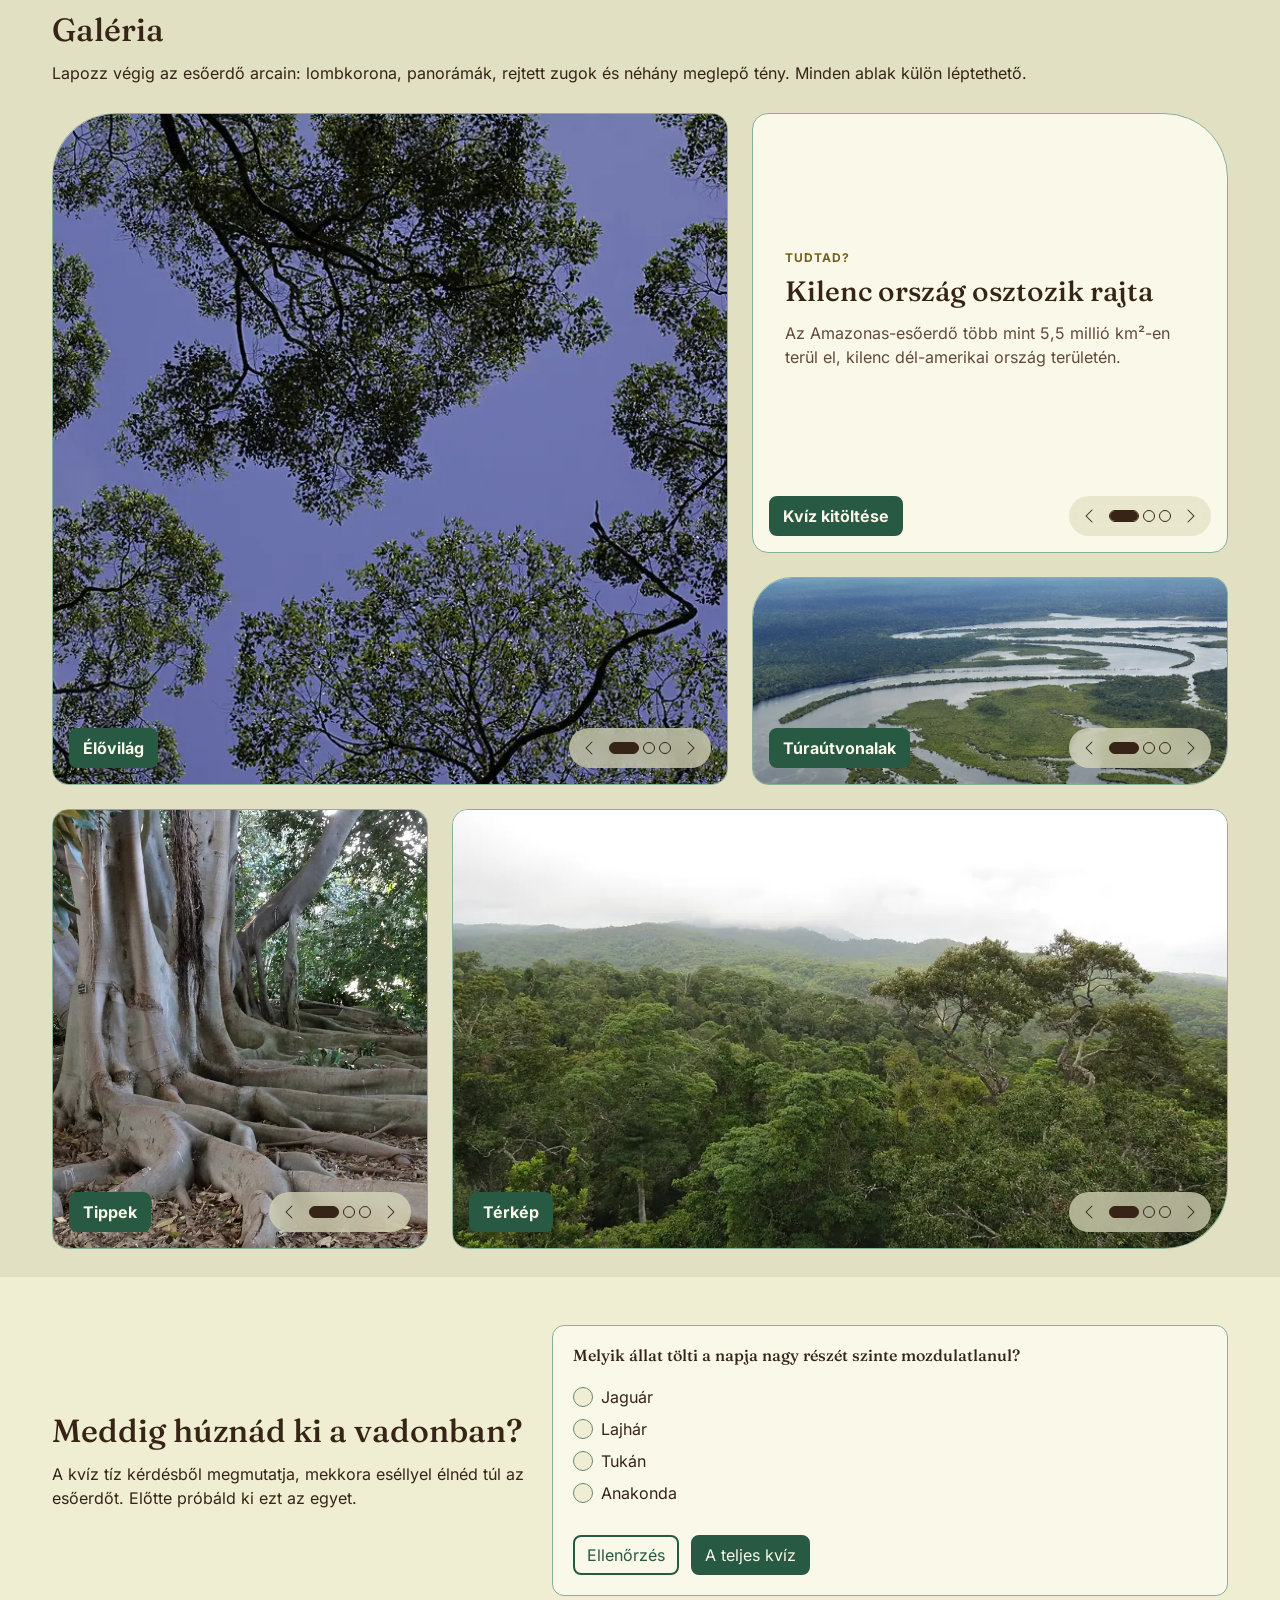
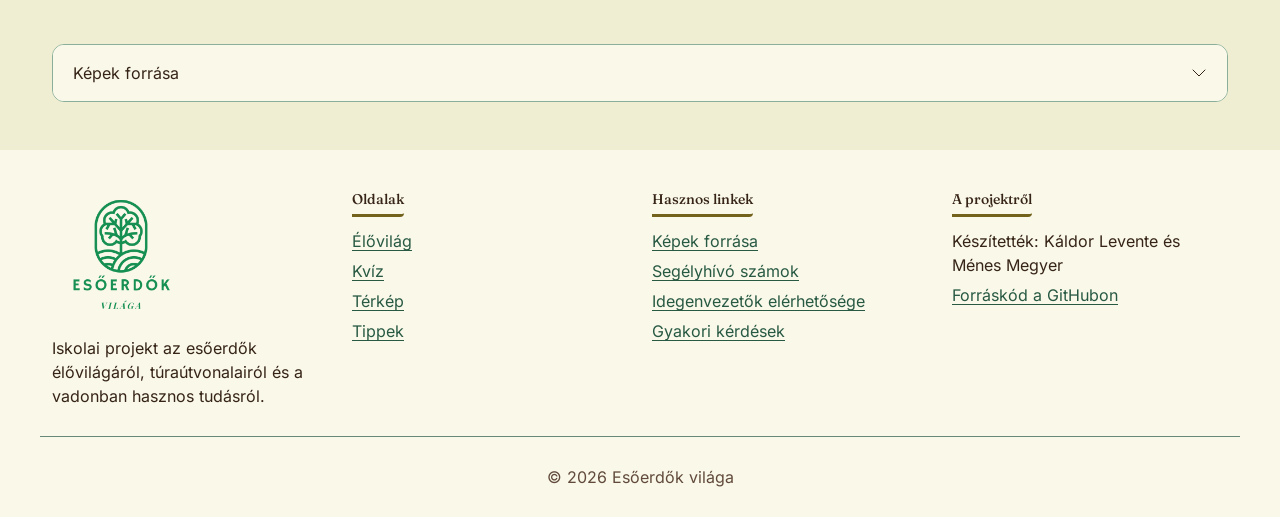
==== commit 978a42a7: "fix: lenyitó ikon mérete, galéria képaláírások, lábléc linkek" ====
--- a/index.html
+++ b/index.html
@@ -492,7 +492,7 @@
         </div>
       </div>
     </section>
-    <section class="container mb-12" aria-labelledby="kepforrasTitle">
+    <section class="container mb-12 accordion" id="kepforras" aria-labelledby="kepforrasTitle">
       <details class="accordion-item">
         <summary class="accordion-header" id="kepforrasTitle">
           Képek forrása
@@ -545,15 +545,16 @@
           <div class="col-12 md:col-6 lg:col-3">
             <h2 class="footer-title h6 pb-2 mb-4">Hasznos linkek</h2>
             <ul class="list-unstyled vstack gap-2 mb-0">
-              <li><a href="#">Források</a></li>
-              <li><a href="#">Kapcsolat</a></li>
-              <li><a href="#">Adatvédelem</a></li>
-              <li><a href="#">Felhasználási feltételek</a></li>
+              <li><a href="#kepforras">Képek forrása</a></li>
+              <li><a href="pages/elovilag.html#veszhelyzet">Segélyhívó számok</a></li>
+              <li><a href="pages/terkep.html">Idegenvezetők elérhetősége</a></li>
+              <li><a href="pages/tippek.html">Gyakori kérdések</a></li>
             </ul>
           </div>
           <div class="col-12 md:col-6 lg:col-3">
             <h2 class="footer-title h6 pb-2 mb-4">A projektről</h2>
             <p class="mb-2">Készítették: Káldor Levente és Ménes Megyer</p>
+            <a href="https://github.com/KLeviii/esoerdok-vilaga">Forráskód a GitHubon</a>
           </div>
         </div>
       </div>
--- a/css/style.css
+++ b/css/style.css
@@ -368,6 +368,32 @@
     object-fit: cover;
 }
 
+.gallery-tile .carousel-item {
+    position: relative;
+}
+
+.gallery-caption {
+    position: absolute;
+    inset-block-start: 1rem;
+    inset-inline-start: 1rem;
+    max-width: calc(100% - 2rem);
+    margin: 0;
+    padding: 0.5rem 0.875rem;
+    border-radius: 1rem;
+    background-color: color-mix(in oklch, var(--bg-dark) 70%, transparent);
+    backdrop-filter: blur(8px);
+    color: var(--text);
+    font-weight: 600;
+    line-height: 1.3;
+}
+
+.gallery-caption span {
+    display: block;
+    color: var(--text-muted);
+    font-size: 0.875rem;
+    font-weight: 400;
+}
+
 .gallery-controls,
 .gallery-tile-action {
     position: absolute;
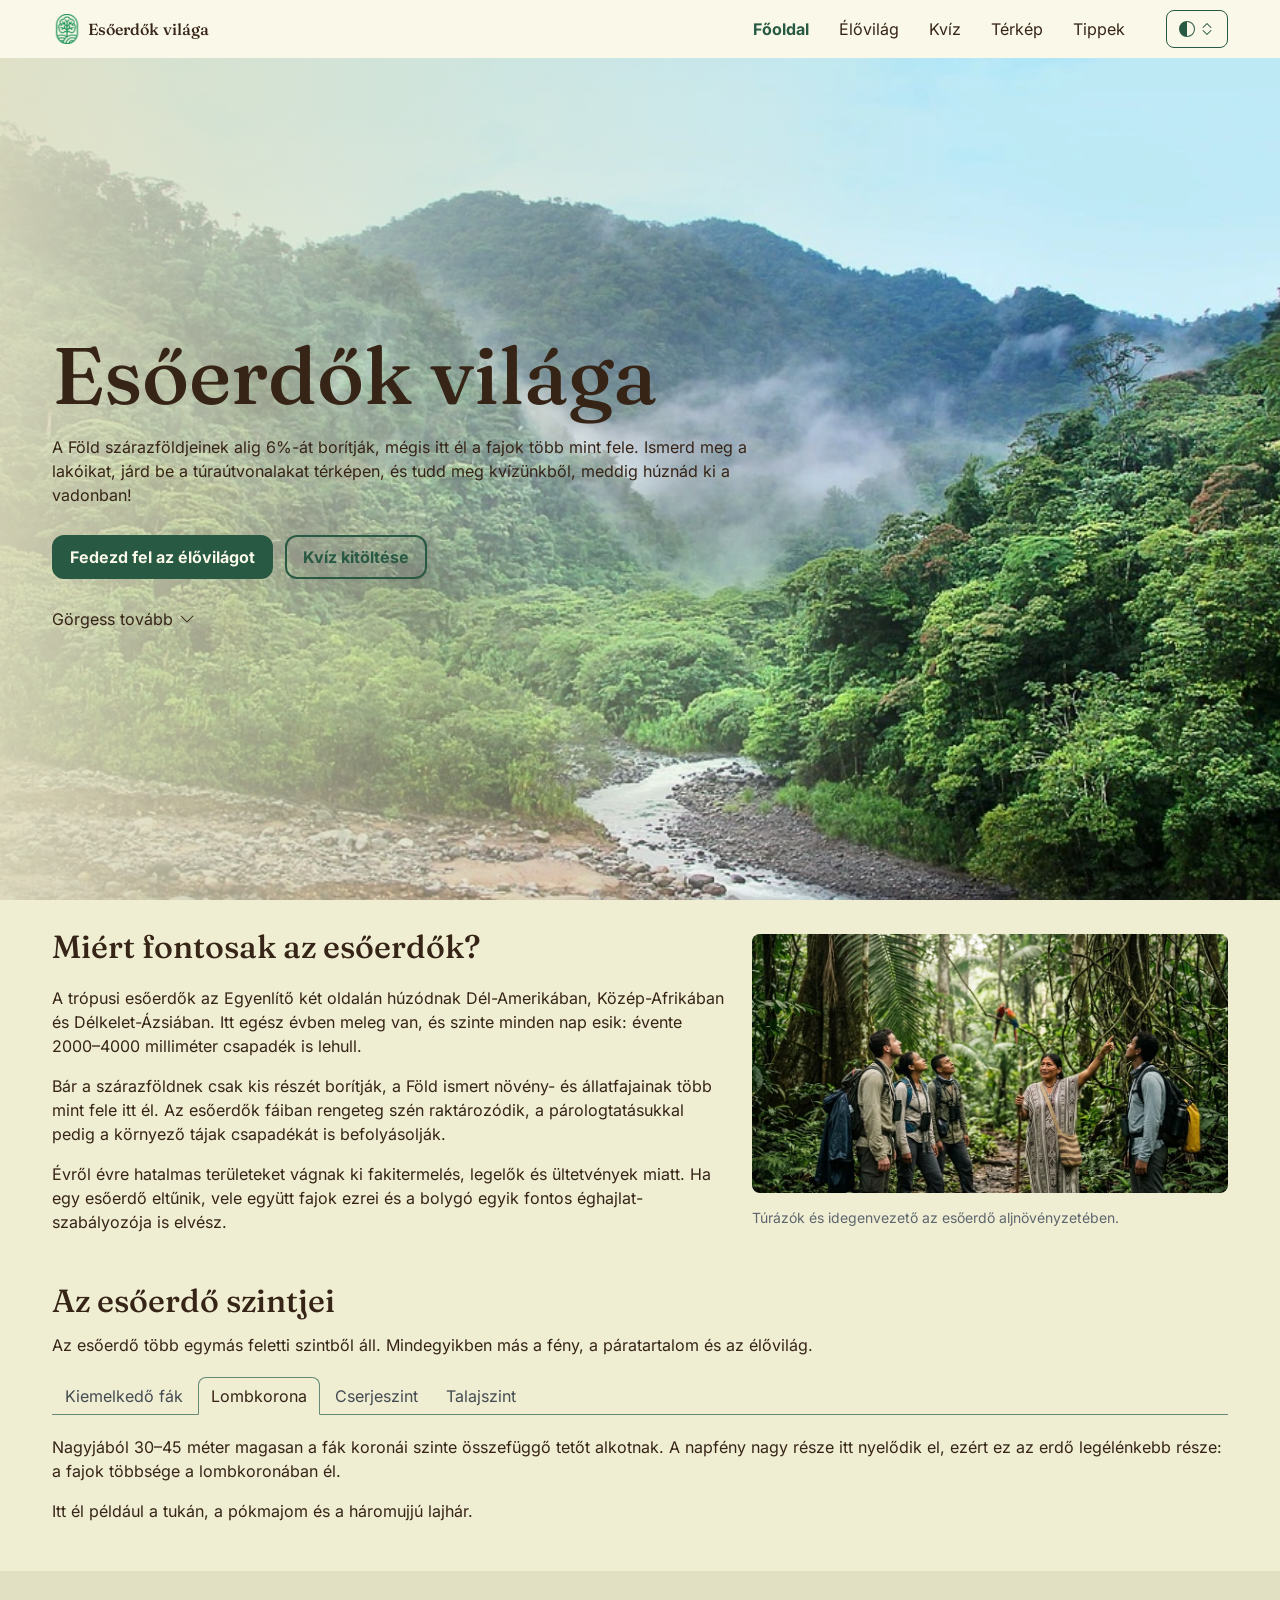
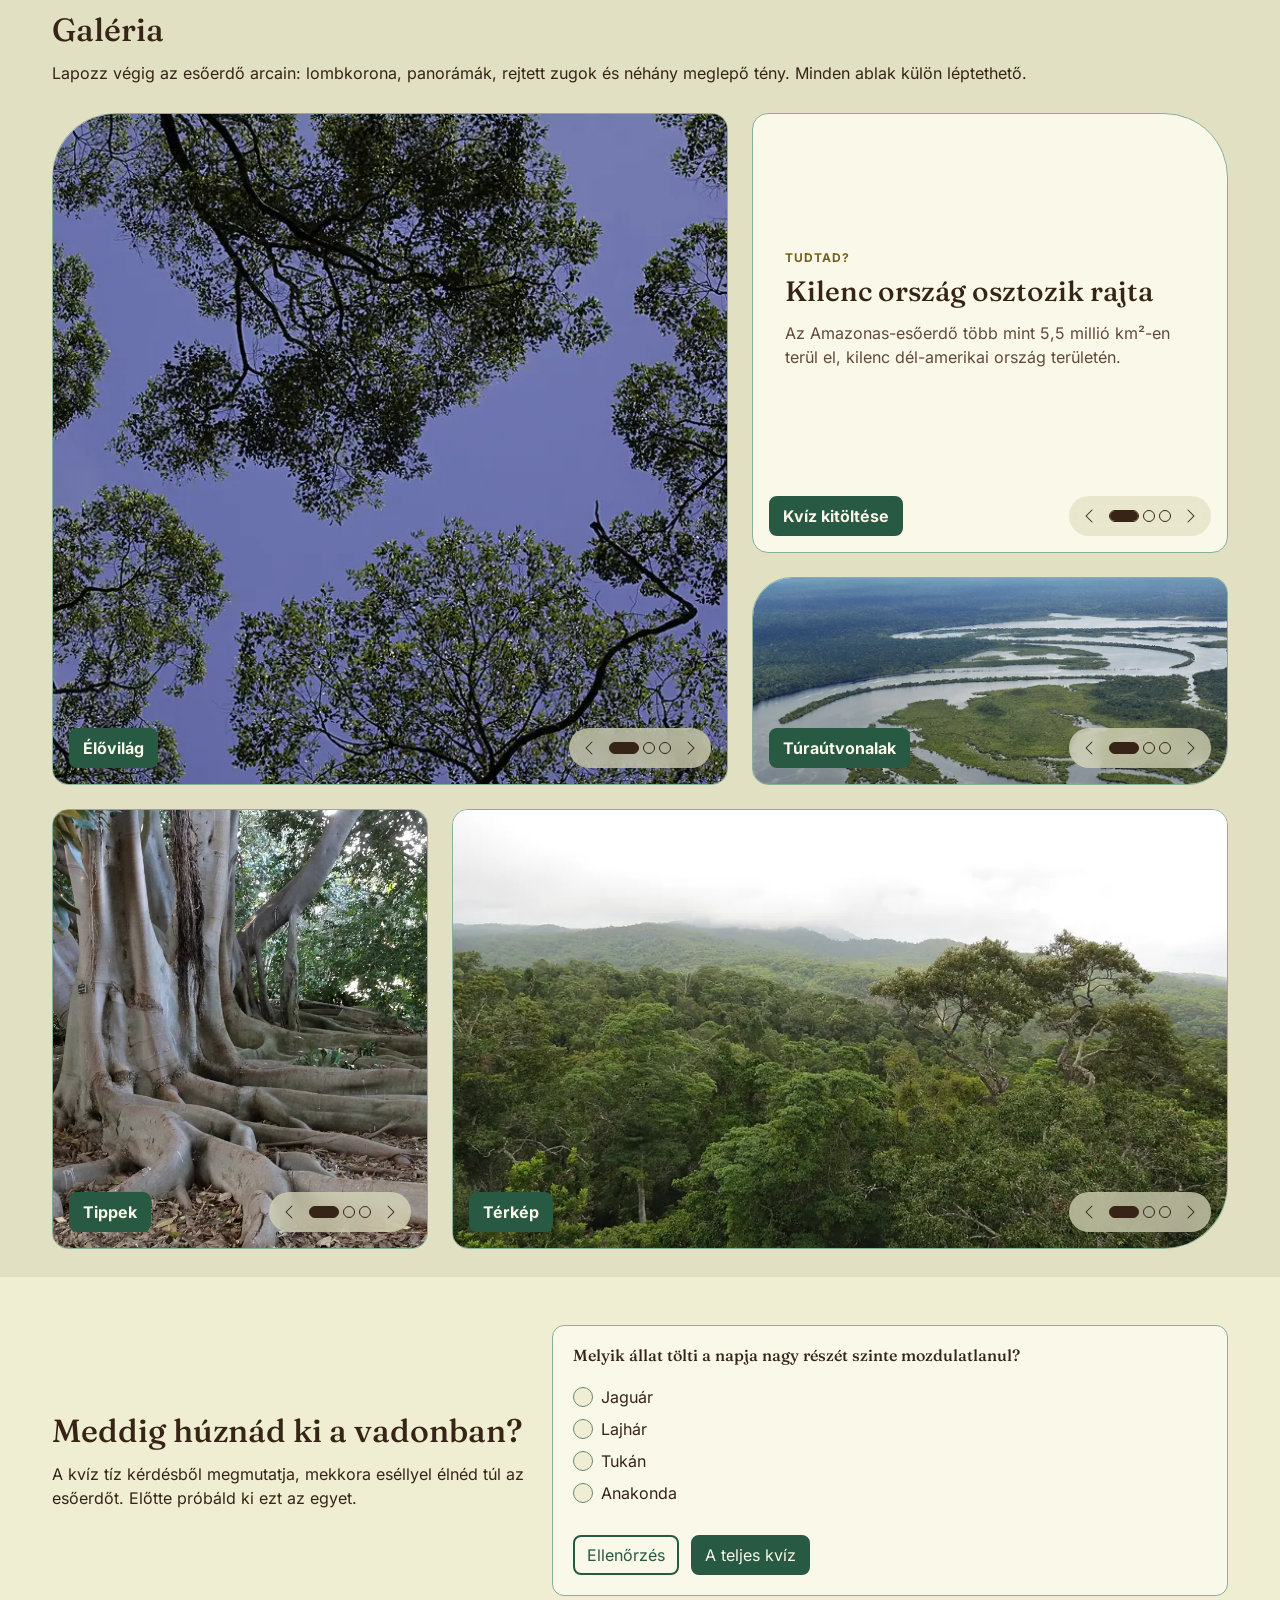
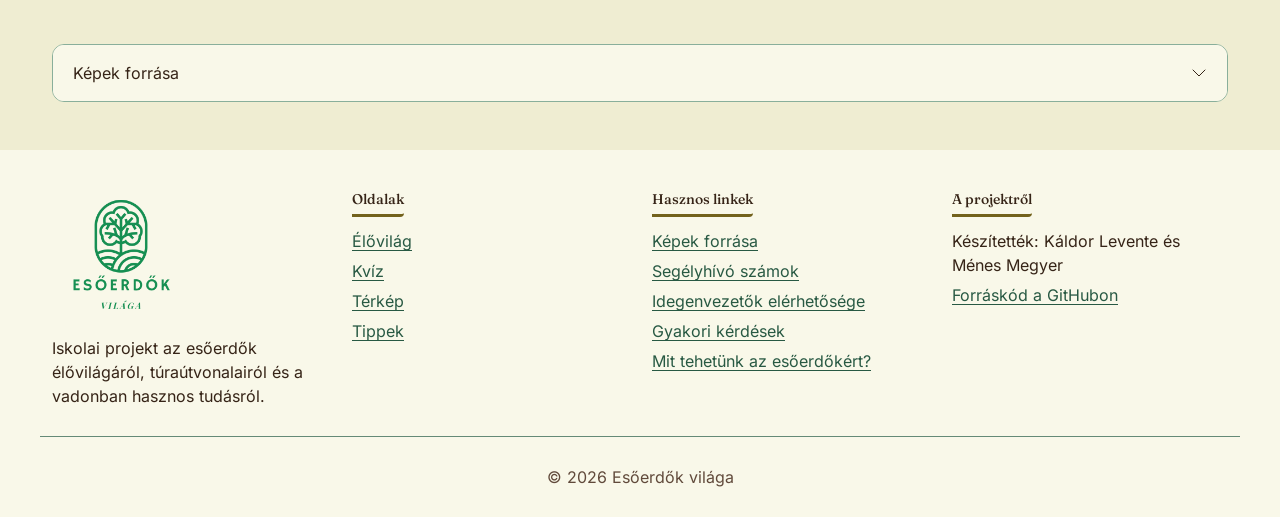
==== commit da392a8c: "fix: nyitott pontok javítása: fenntarthatósági tippek, növényvilág, útvonaltáblázat, idegenvezetők k" ====
--- a/index.html
+++ b/index.html
@@ -13,14 +13,7 @@
 </head>
 
 <body>
-  <script>
-    try {
-      const saved = localStorage.getItem("theme")
-      if (saved === "light" || (saved !== "dark" && matchMedia("(prefers-color-scheme: light)").matches)) {
-        document.body.classList.add("light")
-      }
-    } catch {}
-  </script>
+  <script src="js/tema.js"></script>
   <a class="visually-hidden-focusable" href="#main">Ugrás a tartalomra</a>
   <header class="sticky-top" id="siteHeader">
     <nav class="navbar md:navbar-expand bg-1" id="pageTop">
@@ -70,7 +63,7 @@
                     d="M3.646 9.146a.5.5 0 0 1 .708 0L8 12.793l3.646-3.647a.5.5 0 0 1 .708.708l-4 4a.5.5 0 0 1-.708 0l-4-4a.5.5 0 0 1 0-.708m0-2.292a.5.5 0 0 0 .708 0L8 3.207l3.646 3.647a.5.5 0 0 0 .708-.708l-4-4a.5.5 0 0 0-.708 0l-4 4a.5.5 0 0 0 0 .708" />
                 </svg>
               </button>
-              <div class="menu" aria-labelledby="themeToggle">
+              <div class="menu" role="group" aria-labelledby="themeToggle">
                 <button class="menu-item" type="button" data-theme-value="light" aria-pressed="false">
                   <svg class="bi menu-item-icon" width="16" height="16" fill="currentColor"
                     viewBox="0 0 16 16" aria-hidden="true">
@@ -251,7 +244,7 @@
         <div class="gallery pb-8">
           <div class="grid">
             <div class="g-col-12 md:g-col-7 gallery-tile gallery-tile-a">
-              <div id="galleryA" class="carousel" aria-roledescription="carousel" aria-label="Lombkorona képek">
+              <div id="galleryA" class="carousel" role="group" aria-roledescription="carousel" aria-label="Lombkorona képek">
                 <div class="carousel-inner">
                   <div class="carousel-item active">
                     <img src="assets/img/gallery/fooldal-a-1.webp" alt="Lombkorona alulról nézve, a koronák között kék ég látszik"
@@ -285,7 +278,7 @@
               <a href="pages/elovilag.html" class="btn-solid gallery-tile-action hover-lift">Élővilág</a>
             </div>
             <div class="g-col-12 md:g-col-5 gallery-tile gallery-tile-b">
-              <div id="galleryB" class="carousel slide" data-bs-autoplay="true" data-bs-interval="6000" aria-roledescription="carousel"
+              <div id="galleryB" class="carousel slide" role="group" data-bs-autoplay="true" data-bs-interval="6000" aria-roledescription="carousel"
                 aria-label="Érdekességek az esőerdőkről">
                 <div class="carousel-inner">
                   <div class="carousel-item active">
@@ -345,7 +338,7 @@
               <a href="pages/kviz.html" class="btn-solid gallery-tile-action hover-lift">Kvíz kitöltése</a>
             </div>
             <div class="g-col-12 md:g-col-5 gallery-tile gallery-tile-c">
-              <div id="galleryC" class="carousel" aria-roledescription="carousel" aria-label="Panorámaképek">
+              <div id="galleryC" class="carousel" role="group" aria-roledescription="carousel" aria-label="Panorámaképek">
                 <div class="carousel-inner">
                   <div class="carousel-item active">
                     <img src="assets/img/gallery/fooldal-c-1.webp" alt="Az Amazonas ágai és szigetei légi felvételen" loading="lazy" />
@@ -377,7 +370,7 @@
               <a href="pages/terkep.html" class="btn-solid gallery-tile-action hover-lift">Túraútvonalak</a>
             </div>
             <div class="g-col-12 md:g-col-4 gallery-tile gallery-tile-d">
-              <div id="galleryD" class="carousel" aria-roledescription="carousel" aria-label="Az erdő részletei">
+              <div id="galleryD" class="carousel" role="group" aria-roledescription="carousel" aria-label="Az erdő részletei">
                 <div class="carousel-inner">
                   <div class="carousel-item active">
                     <img src="assets/img/gallery/fooldal-d-1.webp" alt="Széles támasztógyökerek egy trópusi fa tövében" loading="lazy" />
@@ -409,7 +402,7 @@
               <a href="pages/tippek.html" class="btn-solid gallery-tile-action hover-lift">Tippek</a>
             </div>
             <div class="g-col-12 md:g-col-8 gallery-tile gallery-tile-e">
-              <div id="galleryE" class="carousel" aria-roledescription="carousel" aria-label="Esőerdei tájak">
+              <div id="galleryE" class="carousel" role="group" aria-roledescription="carousel" aria-label="Esőerdei tájak">
                 <div class="carousel-inner">
                   <div class="carousel-item active">
                     <img src="assets/img/gallery/fooldal-e-1.webp" alt="A Daintree-esőerdő Queenslandben, Ausztráliában" loading="lazy" />
@@ -549,6 +542,7 @@
               <li><a href="pages/elovilag.html#veszhelyzet">Segélyhívó számok</a></li>
               <li><a href="pages/terkep.html">Idegenvezetők elérhetősége</a></li>
               <li><a href="pages/tippek.html">Gyakori kérdések</a></li>
+              <li><a href="pages/tippek.html#mittehetunk">Mit tehetünk az esőerdőkért?</a></li>
             </ul>
           </div>
           <div class="col-12 md:col-6 lg:col-3">
--- a/css/style.css
+++ b/css/style.css
@@ -313,10 +313,6 @@
     --bs-progress-bg: var(--border-muted);
 }
 
-.gallery {
-    container: gallery / inline-size;
-}
-
 .gallery .grid {
     grid-template-rows: none;
 }
@@ -469,13 +465,14 @@
     color: var(--text-muted);
 }
 
-@container gallery (width < 768px) {
+/* A galéria .container-ben van, ami 1024 px alatt 768 px-nél keskenyebb, ezért itt vált az elrendezés. */
+@media (width < 1024px) {
     .gallery-tile:nth-child(even) {
         border-radius: 1rem 3rem;
     }
 }
 
-@container gallery (width >= 768px) {
+@media (width >= 1024px) {
     .gallery .grid {
         grid-auto-rows: 13rem;
     }
@@ -524,7 +521,7 @@
 
 @media (width < 768px) {
     .hero {
-        --hero-overlay: linear-gradient(color-mix(in oklch, var(--bg-dark) 75%, transparent) 0 0);
+        --hero-overlay: linear-gradient(color-mix(in oklch, var(--bg-dark) 75%, transparent), color-mix(in oklch, var(--bg-dark) 75%, transparent));
     }
 
     .hero-container {
